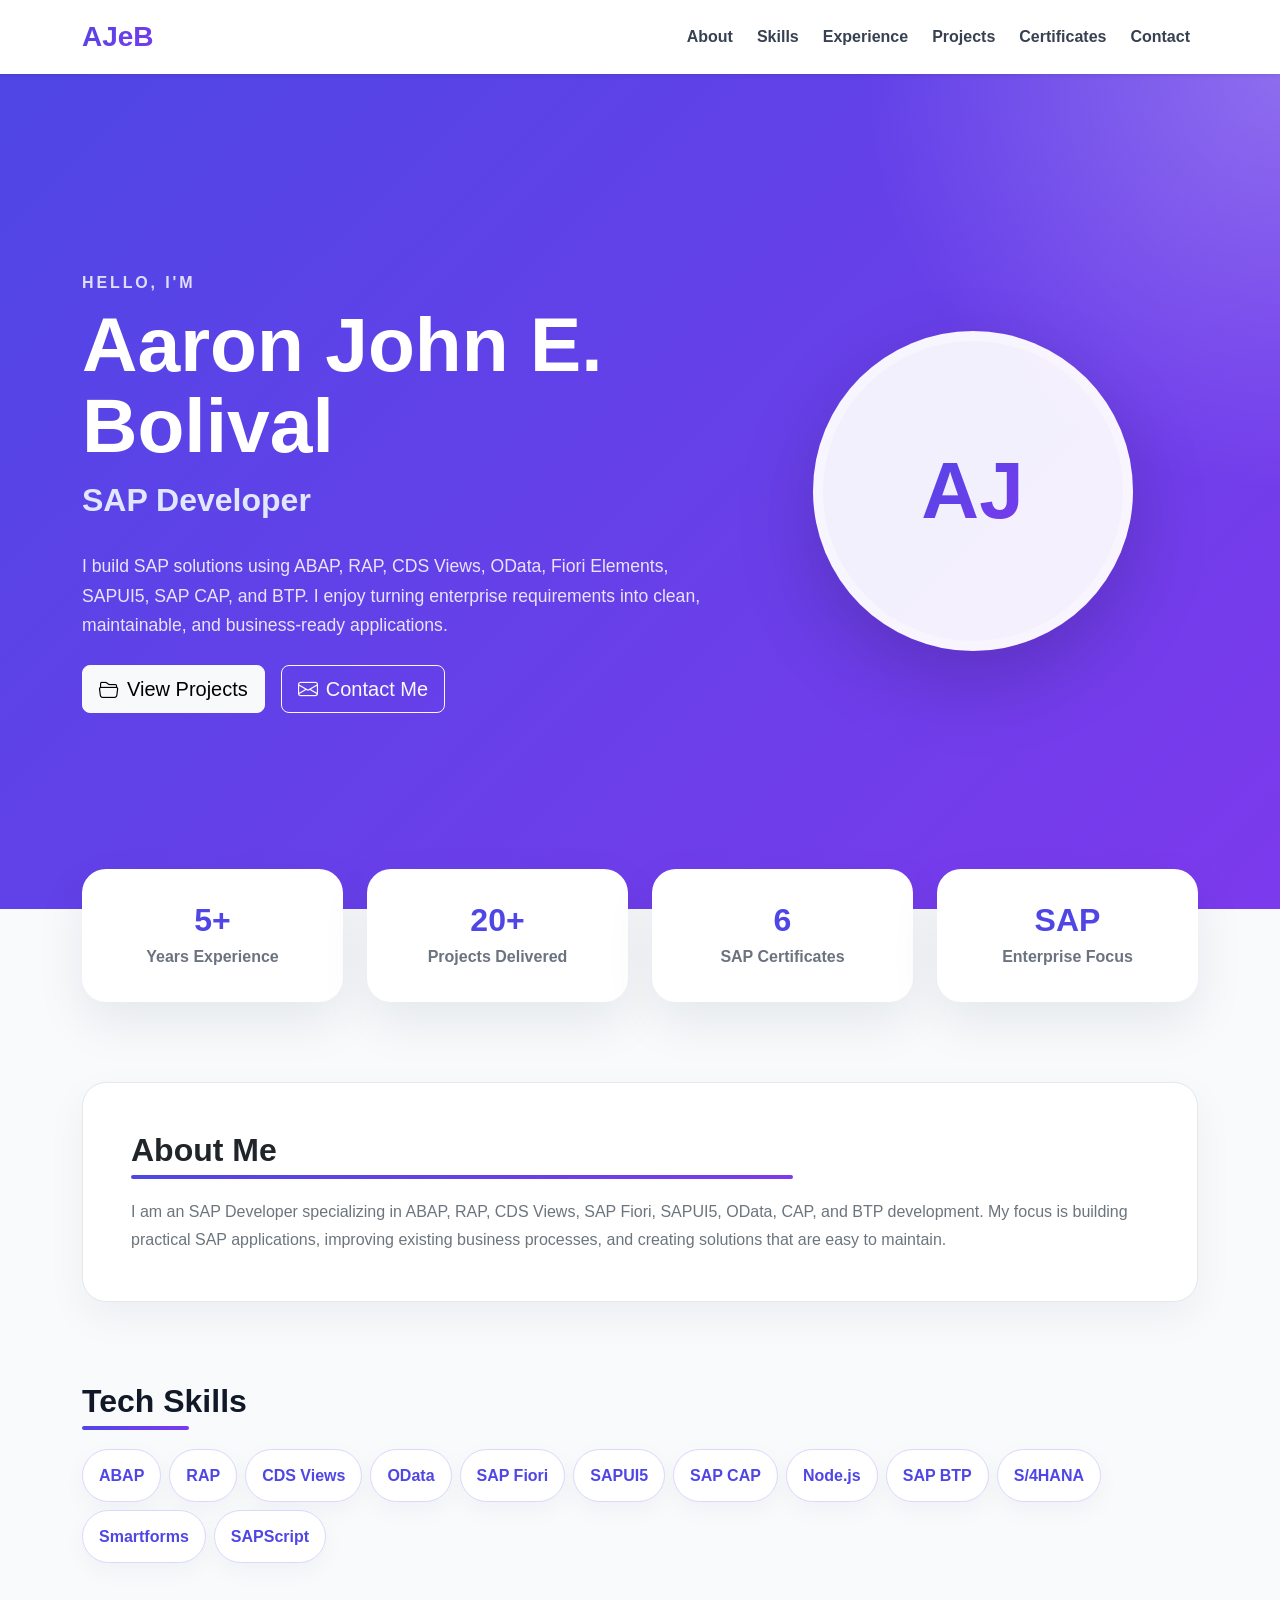
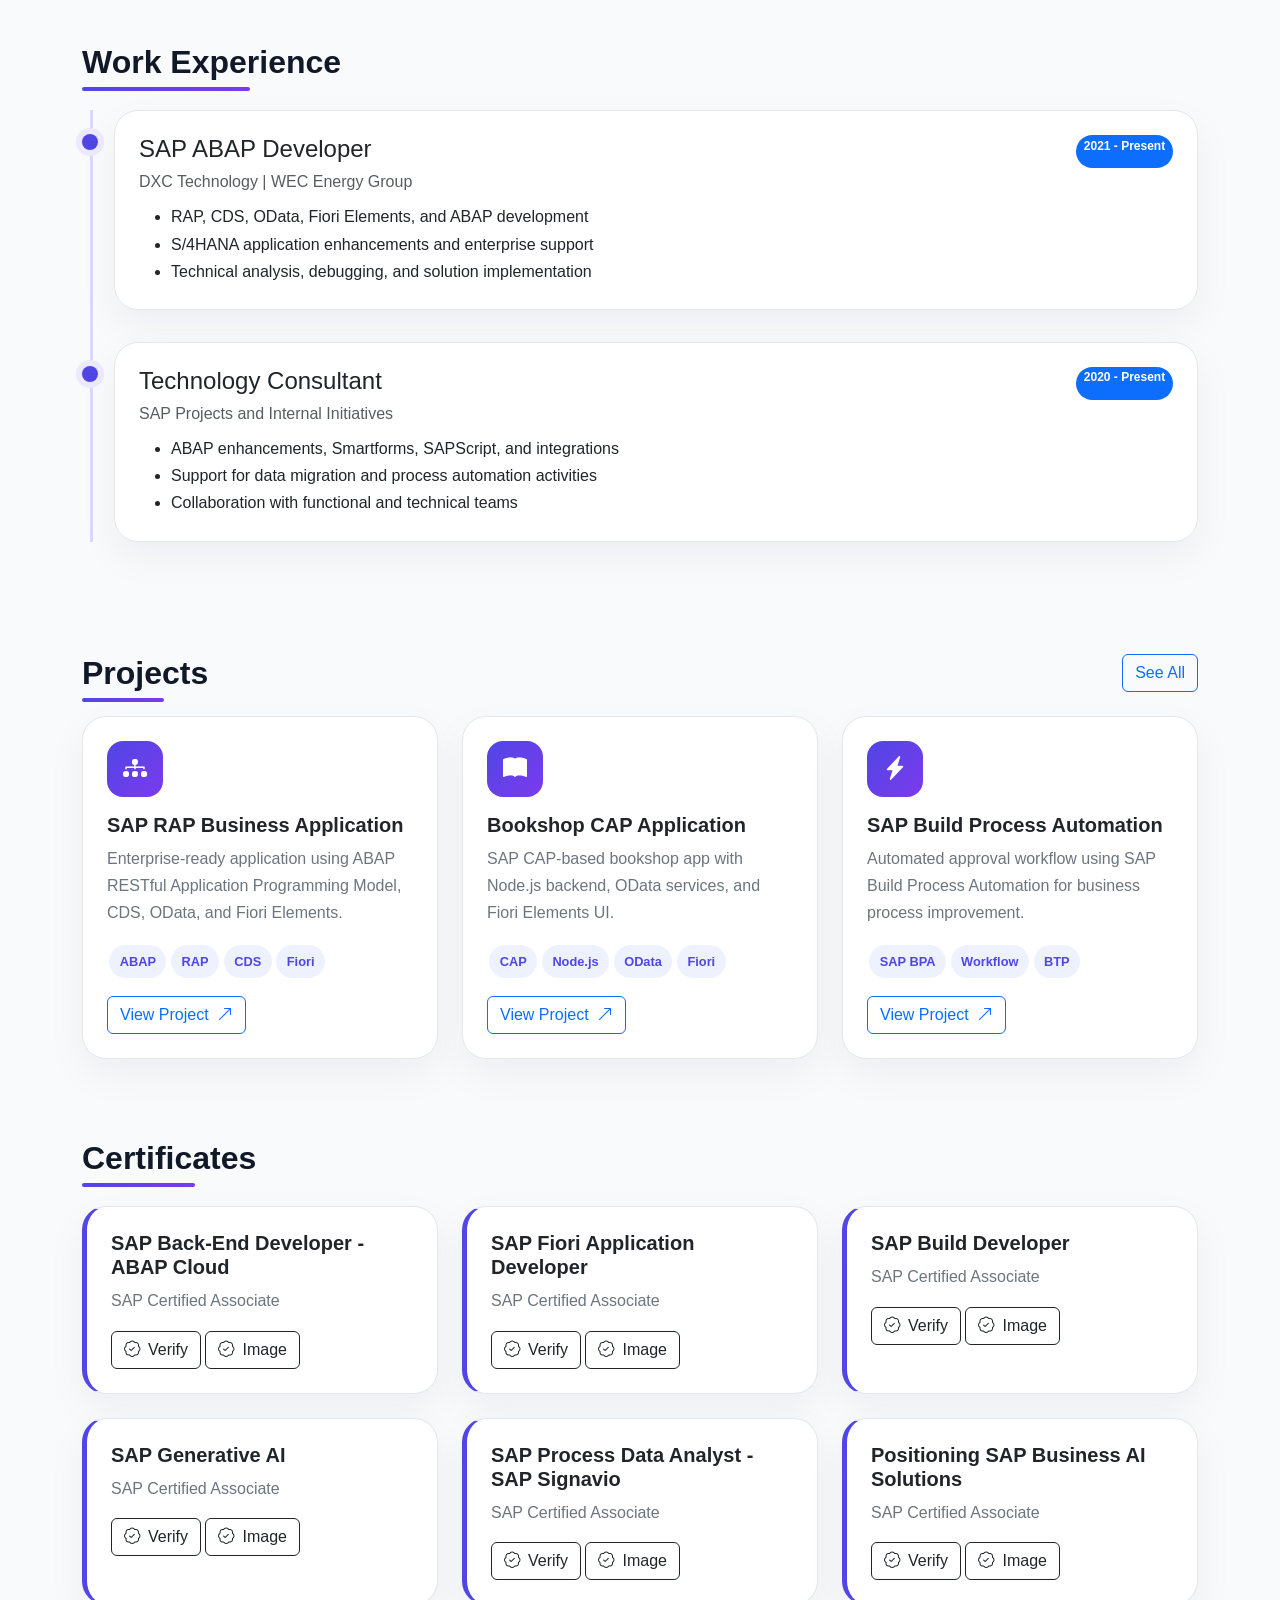
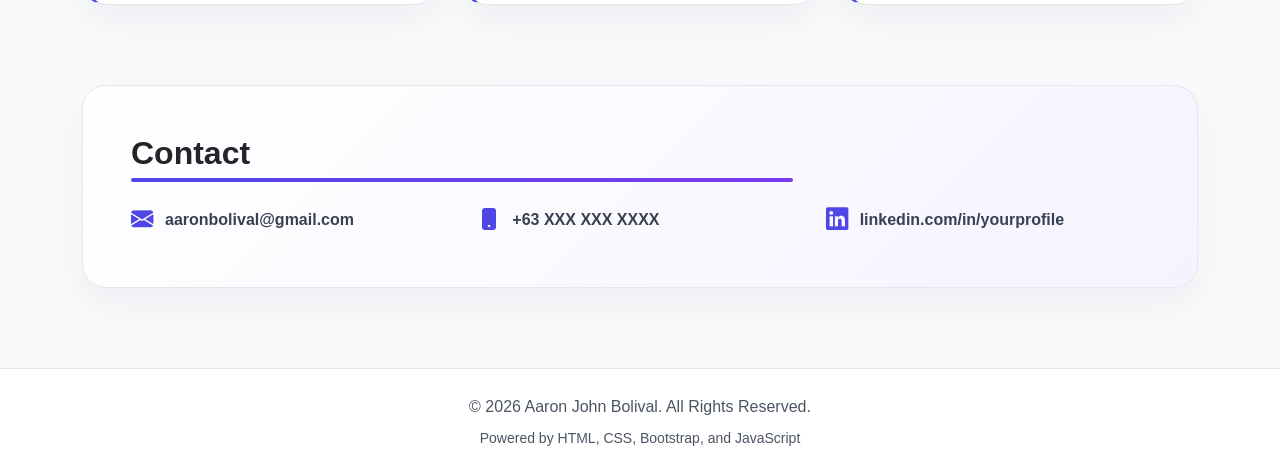
==== index.html @ 994e2505 "Add files via upload 1st commit" ====
<!DOCTYPE html>
<html lang="en">
<head>
    <meta charset="UTF-8" />
    <meta name="viewport" content="width=device-width, initial-scale=1.0" />
    <meta name="description" content="Aaron John E. Bolival - SAP Developer Portfolio" />
    <title>Aaron John Bolival | SAP Developer Portfolio</title>
    <link href="https://cdn.jsdelivr.net/npm/bootstrap@5.3.3/dist/css/bootstrap.min.css" rel="stylesheet" />
    <link href="https://cdn.jsdelivr.net/npm/bootstrap-icons@1.11.3/font/bootstrap-icons.css" rel="stylesheet" />
    <link rel="stylesheet" href="style.css" />
</head>
<body>
    <nav class="navbar navbar-expand-lg navbar-light bg-white sticky-top shadow-sm">
        <div class="container">
            <a class="navbar-brand fw-bold fs-3 brand-gradient" href="index.html">AJeB</a>
            <button class="navbar-toggler" type="button" data-bs-toggle="collapse" data-bs-target="#mainNavbar">
                <span class="navbar-toggler-icon"></span>
            </button>
            <div class="collapse navbar-collapse" id="mainNavbar">
                <ul class="navbar-nav ms-auto">
                    <li class="nav-item"><a class="nav-link" href="#about">About</a></li>
                    <li class="nav-item"><a class="nav-link" href="#skills">Skills</a></li>
                    <li class="nav-item"><a class="nav-link" href="#experience">Experience</a></li>
                    <li class="nav-item"><a class="nav-link" href="#projects">Projects</a></li>
                    <li class="nav-item"><a class="nav-link" href="#certificates">Certificates</a></li>
                    <li class="nav-item"><a class="nav-link" href="#contact">Contact</a></li>
                </ul>
            </div>
        </div>
    </nav>

    <header class="hero-section">
        <div class="container">
            <div class="row align-items-center min-vh-75">
                <div class="col-lg-7">
                    <p class="hero-eyebrow mb-2">Hello, I'm</p>
                    <h1 class="hero-title">Aaron John E. Bolival</h1>
                    <p class="hero-role">SAP Developer</p>
                    <p class="hero-description mt-4">
                        I build SAP solutions using ABAP, RAP, CDS Views, OData, Fiori Elements,
                        SAPUI5, SAP CAP, and BTP. I enjoy turning enterprise requirements into clean,
                        maintainable, and business-ready applications.
                    </p>
                    <div class="d-flex flex-wrap gap-3 mt-4">
                        <a href="#projects" class="btn btn-light btn-lg"><i class="bi bi-folder2-open me-2"></i>View Projects</a>
                        <a href="#contact" class="btn btn-outline-light btn-lg"><i class="bi bi-envelope me-2"></i>Contact Me</a>
                    </div>
                </div>
                <div class="col-lg-5 text-center mt-5 mt-lg-0">
                    <div class="profile-orb mx-auto"><span>AJ</span></div>
                </div>
            </div>
        </div>
    </header>

    <section class="container stats-section">
        <div class="row g-4">
            <div class="col-md-3 col-6"><div class="stat-card"><h2>5+</h2><p>Years Experience</p></div></div>
            <div class="col-md-3 col-6"><div class="stat-card"><h2>20+</h2><p>Projects Delivered</p></div></div>
            <div class="col-md-3 col-6"><div class="stat-card"><h2>6</h2><p>SAP Certificates</p></div></div>
            <div class="col-md-3 col-6"><div class="stat-card"><h2>SAP</h2><p>Enterprise Focus</p></div></div>
        </div>
    </section>

    <section id="about" class="container section-spacing">
        <div class="card card-custom p-4 p-lg-5">
            <h2 class="section-title">About Me</h2>
            <p class="mb-0 text-secondary">
                I am an SAP Developer specializing in ABAP, RAP, CDS Views, SAP Fiori, SAPUI5,
                OData, CAP, and BTP development. My focus is building practical SAP applications,
                improving existing business processes, and creating solutions that are easy to maintain.
            </p>
        </div>
    </section>

    <section id="skills" class="container section-spacing">
        <h2 class="section-title">Tech Skills</h2>
        <div id="skillsContainer" class="d-flex flex-wrap gap-2"></div>
    </section>

    <section id="experience" class="container section-spacing">
        <h2 class="section-title">Work Experience</h2>
        <div class="timeline">
            <div class="timeline-item">
                <div class="timeline-dot"></div>
                <div class="card card-custom p-4">
                    <div class="d-flex flex-wrap justify-content-between gap-2">
                        <h4 class="mb-1">SAP ABAP Developer</h4>
                        <span class="badge rounded-pill text-bg-primary">2021 - Present</span>
                    </div>
                    <p class="text-muted mb-2">DXC Technology | WEC Energy Group</p>
                    <ul class="mb-0">
                        <li>RAP, CDS, OData, Fiori Elements, and ABAP development</li>
                        <li>S/4HANA application enhancements and enterprise support</li>
                        <li>Technical analysis, debugging, and solution implementation</li>
                    </ul>
                </div>
            </div>
            <div class="timeline-item">
                <div class="timeline-dot"></div>
                <div class="card card-custom p-4">
                    <div class="d-flex flex-wrap justify-content-between gap-2">
                        <h4 class="mb-1">Technology Consultant</h4>
                        <span class="badge rounded-pill text-bg-primary">2020 - Present</span>
                    </div>
                    <p class="text-muted mb-2">SAP Projects and Internal Initiatives</p>
                    <ul class="mb-0">
                        <li>ABAP enhancements, Smartforms, SAPScript, and integrations</li>
                        <li>Support for data migration and process automation activities</li>
                        <li>Collaboration with functional and technical teams</li>
                    </ul>
                </div>
            </div>
        </div>
    </section>

    <section id="projects" class="container section-spacing">
        <div class="d-flex justify-content-between align-items-center flex-wrap gap-3 mb-4">
            <h2 class="section-title mb-0">Projects</h2>
            <a href="projects.html" class="btn btn-outline-primary">See All</a>
        </div>
        <div id="projectsContainer" class="row g-4"></div>
    </section>

    <section id="certificates" class="container section-spacing">
        <h2 class="section-title">Certificates</h2>
        <div id="certificatesContainer" class="row g-4"></div>
    </section>

    <section id="contact" class="container section-spacing">
        <div class="card card-custom p-4 p-lg-5 contact-card">
            <h2 class="section-title">Contact</h2>
            <div class="row g-4">
                <div class="col-md-4"><div class="contact-item"><i class="bi bi-envelope-fill"></i><span>aaronbolival@gmail.com</span></div></div>
                <div class="col-md-4"><div class="contact-item"><i class="bi bi-phone-fill"></i><span>+63 XXX XXX XXXX</span></div></div>
                <div class="col-md-4"><div class="contact-item"><i class="bi bi-linkedin"></i><span>linkedin.com/in/yourprofile</span></div></div>
            </div>
        </div>
    </section>

    <footer class="footer text-center py-4">
        <p class="mb-1">© 2026 Aaron John Bolival. All Rights Reserved.</p>
        <small>Powered by HTML, CSS, Bootstrap, and JavaScript</small>
    </footer>

    <script src="https://cdn.jsdelivr.net/npm/bootstrap@5.3.3/dist/js/bootstrap.bundle.min.js"></script>
    <script src="data/projects.js"></script>
    <script src="data/certificates.js"></script>
    <script src="script.js"></script>
</body>
</html>
---- style.css ----
:root {
    --primary: #4f46e5;
    --secondary: #7c3aed;
    --dark: #111827;
    --muted: #6b7280;
    --light: #f8fafc;
    --card: #ffffff;
    --border: #e5e7eb
}

* {
    box-sizing: border-box
}

body {
    background: var(--light);
    color: var(--dark);
    font-family: Arial, Helvetica, sans-serif;
    line-height: 1.7
}

html {
    scroll-behavior: smooth
}

.navbar .nav-link {
    font-weight: 600;
    color: #374151;
    margin-left: .5rem
}

.navbar .nav-link:hover {
    color: var(--primary)
}

.brand-gradient {
    background: linear-gradient(135deg, var(--primary), var(--secondary));
    -webkit-background-clip: text;
    -webkit-text-fill-color: transparent;
    background-clip: text
}

.hero-section {
    color: white;
    background: radial-gradient(circle at top right, rgba(255, 255, 255, .24), transparent 26rem), linear-gradient(135deg, var(--primary), var(--secondary));
    padding: 5rem 0
}

.min-vh-75 {
    min-height: 75vh
}

.hero-eyebrow {
    text-transform: uppercase;
    letter-spacing: .18rem;
    font-weight: 700;
    color: rgba(255, 255, 255, .82)
}

.hero-title {
    font-size: clamp(2.4rem, 6vw, 5rem);
    font-weight: 800;
    line-height: 1.05
}

.hero-role {
    font-size: clamp(1.3rem, 3vw, 2rem);
    font-weight: 700;
    color: #e0e7ff
}

.hero-description {
    color: rgba(255, 255, 255, .86);
    font-size: 1.1rem;
    max-width: 700px
}

.profile-orb {
    width: 320px;
    height: 320px;
    border-radius: 50%;
    display: flex;
    align-items: center;
    justify-content: center;
    background: rgba(255, 255, 255, .92);
    box-shadow: 0 30px 80px rgba(0, 0, 0, .18);
    border: 10px solid rgba(255, 255, 255, .35)
}

.profile-orb span {
    font-size: 5rem;
    font-weight: 900;
    background: linear-gradient(135deg, var(--primary), var(--secondary));
    -webkit-background-clip: text;
    -webkit-text-fill-color: transparent;
    background-clip: text
}

.stats-section {
    margin-top: -4rem;
    position: relative;
    z-index: 3
}

.stat-card {
    background: var(--card);
    border-radius: 1.5rem;
    padding: 2rem 1rem;
    text-align: center;
    box-shadow: 0 20px 50px rgba(15, 23, 42, .08);
    height: 100%
}

.stat-card h2 {
    font-weight: 900;
    color: var(--primary);
    margin-bottom: .25rem
}

.stat-card p {
    margin: 0;
    color: var(--muted);
    font-weight: 600
}

.section-spacing {
    padding-top: 5rem
}

.section-title {
    font-weight: 800;
    margin-bottom: 1.8rem;
    position: relative;
    display: inline-block
}

.section-title::after {
    content: "";
    position: absolute;
    left: 0;
    bottom: -.6rem;
    width: 65%;
    height: .25rem;
    border-radius: 999px;
    background: linear-gradient(135deg, var(--primary), var(--secondary))
}

.card-custom {
    border: 1px solid var(--border);
    border-radius: 1.5rem;
    box-shadow: 0 15px 40px rgba(15, 23, 42, .05);
    background: var(--card)
}

.skill-badge {
    padding: .75rem 1rem;
    border-radius: 999px;
    background: white;
    color: var(--primary);
    border: 1px solid #ddd6fe;
    font-weight: 700;
    box-shadow: 0 8px 25px rgba(15, 23, 42, .04)
}

.timeline {
    position: relative;
    padding-left: 2rem
}

.timeline::before {
    content: "";
    position: absolute;
    left: .5rem;
    top: 0;
    bottom: 0;
    width: 3px;
    background: #ddd6fe
}

.timeline-item {
    position: relative;
    margin-bottom: 2rem
}

.timeline-dot {
    position: absolute;
    left: -2rem;
    top: 1.5rem;
    width: 1rem;
    height: 1rem;
    border-radius: 50%;
    background: var(--primary);
    box-shadow: 0 0 0 6px #ede9fe
}

.project-card,
.certificate-card {
    transition: all .25s ease;
    height: 100%
}

.project-card:hover,
.certificate-card:hover {
    transform: translateY(-8px);
    box-shadow: 0 30px 70px rgba(15, 23, 42, .12)
}

.project-icon {
    width: 3.5rem;
    height: 3.5rem;
    border-radius: 1rem;
    display: flex;
    align-items: center;
    justify-content: center;
    color: white;
    background: linear-gradient(135deg, var(--primary), var(--secondary));
    font-size: 1.5rem;
    margin-bottom: 1rem
}

.tech-pill {
    display: inline-block;
    padding: .35rem .65rem;
    border-radius: 999px;
    background: #eef2ff;
    color: var(--primary);
    font-weight: 700;
    font-size: .8rem;
    margin: .15rem
}

.certificate-card {
    border-left: 5px solid var(--primary)
}

.contact-card {
    background: linear-gradient(135deg, #ffffff, #f5f3ff)
}

.contact-item {
    display: flex;
    gap: .75rem;
    align-items: center;
    color: #374151;
    font-weight: 600;
    word-break: break-word
}

.contact-item i {
    color: var(--primary);
    font-size: 1.4rem
}

.page-header {
    color: white;
    background: linear-gradient(135deg, var(--primary), var(--secondary));
    padding: 5rem 0
}

.page-header h1 {
    font-size: clamp(2.4rem, 5vw, 4rem);
    font-weight: 900
}

.footer {
    background: white;
    color: #4b5563;
    margin-top: 5rem;
    border-top: 1px solid var(--border)
}

@media(max-width:768px) {
    .profile-orb {
        width: 230px;
        height: 230px
    }

    .profile-orb span {
        font-size: 3.8rem
    }

    .stats-section {
        margin-top: 2rem
    }

    .hero-section {
        text-align: center
    }

    .hero-section .d-flex {
        justify-content: center
    }
}
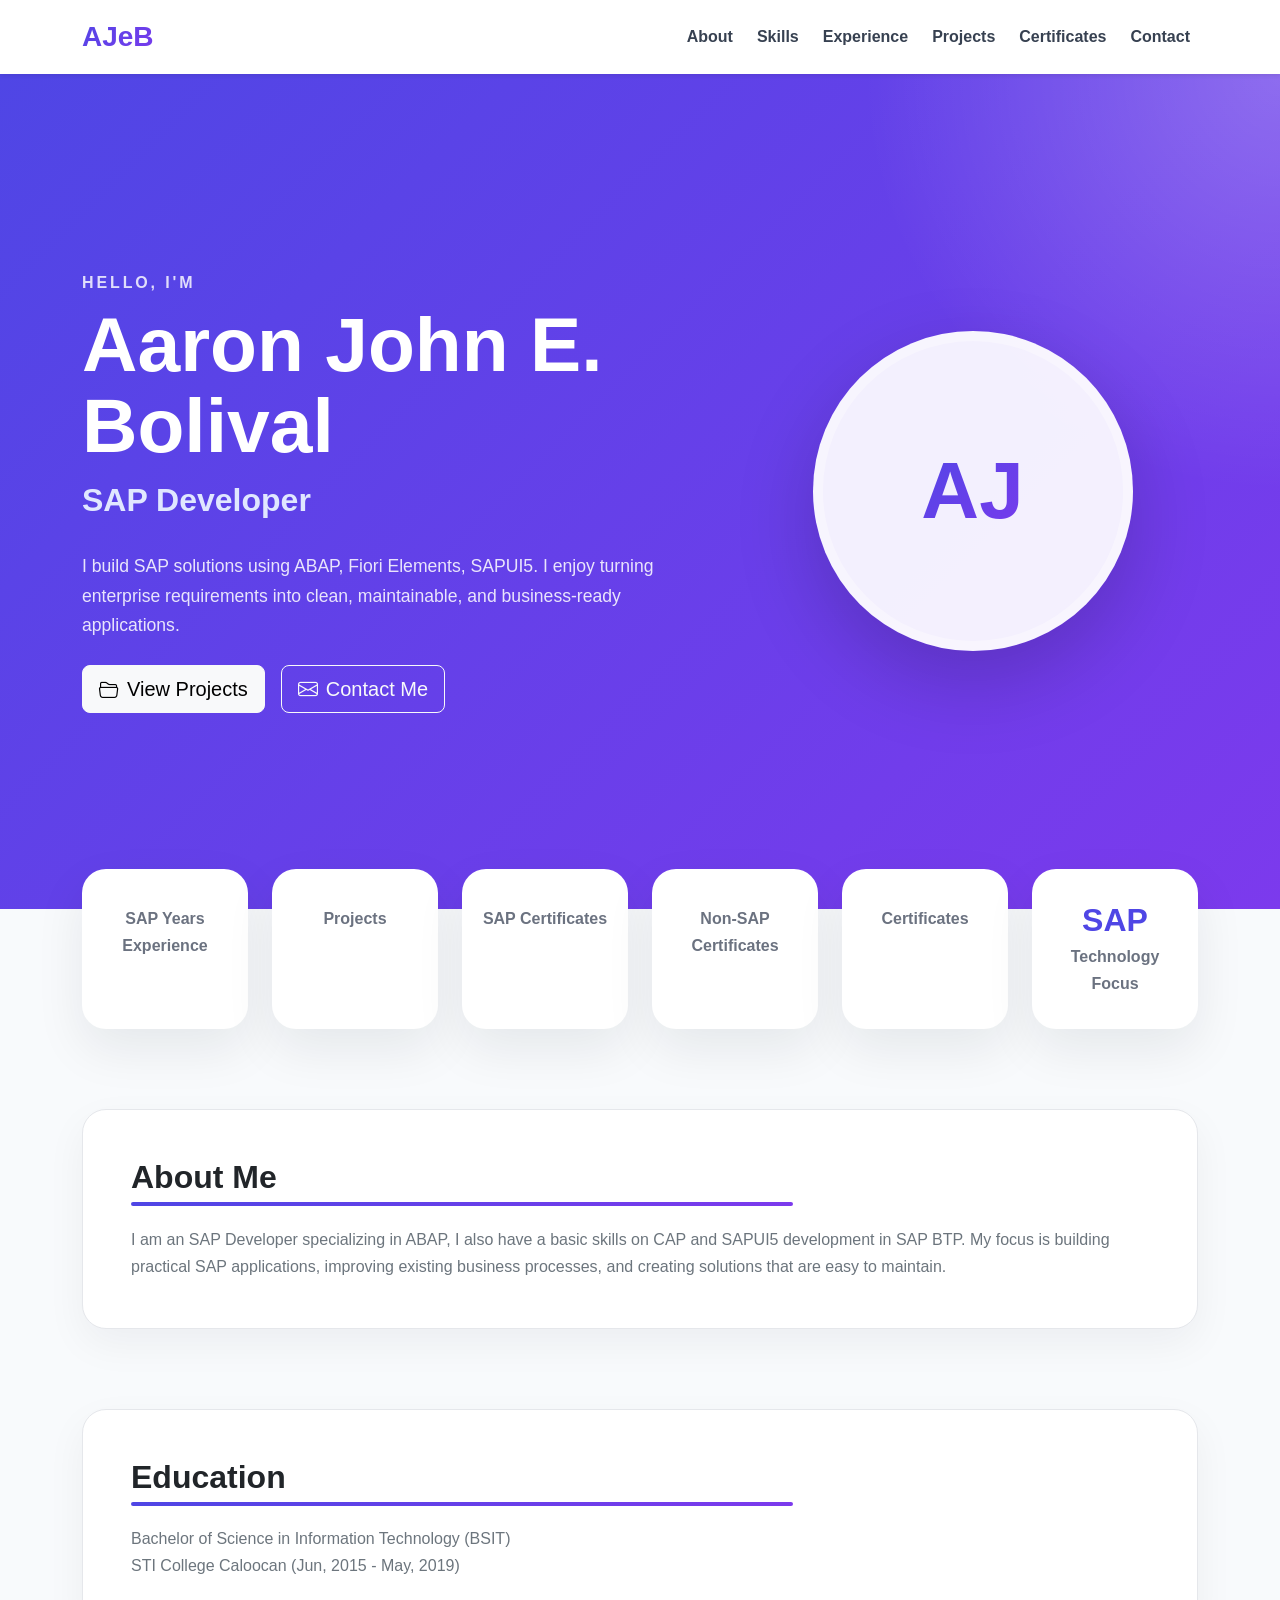
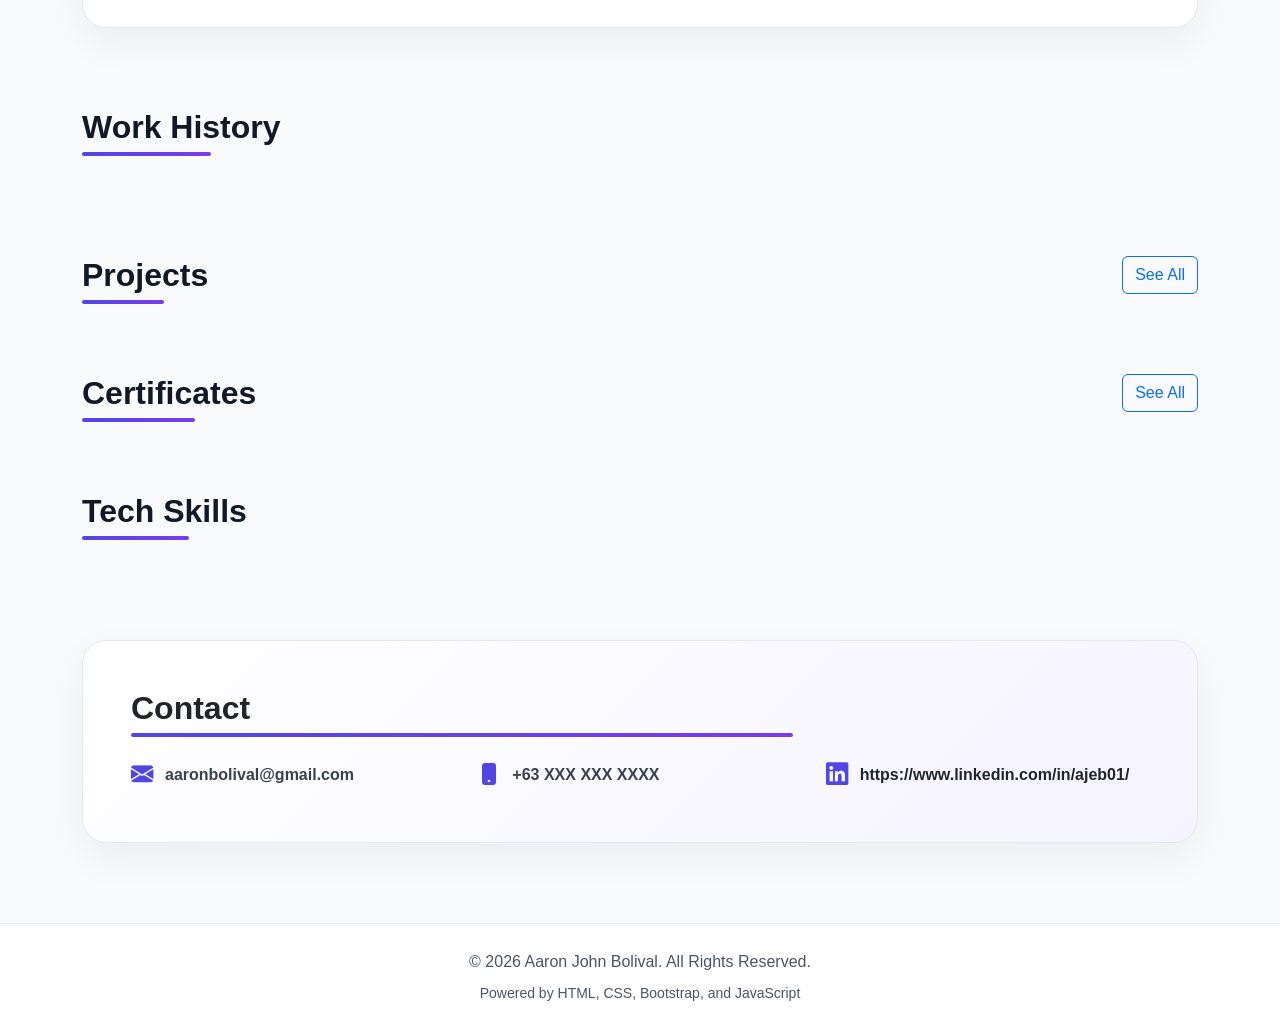
==== commit 162ac3bb: "portfolio v1" ====
--- a/index.html
+++ b/index.html
@@ -37,8 +37,8 @@
                     <h1 class="hero-title">Aaron John E. Bolival</h1>
                     <p class="hero-role">SAP Developer</p>
                     <p class="hero-description mt-4">
-                        I build SAP solutions using ABAP, RAP, CDS Views, OData, Fiori Elements,
-                        SAPUI5, SAP CAP, and BTP. I enjoy turning enterprise requirements into clean,
+                        I build SAP solutions using ABAP, Fiori Elements,
+                        SAPUI5. I enjoy turning enterprise requirements into clean,
                         maintainable, and business-ready applications.
                     </p>
                     <div class="d-flex flex-wrap gap-3 mt-4">
@@ -47,7 +47,12 @@
                     </div>
                 </div>
                 <div class="col-lg-5 text-center mt-5 mt-lg-0">
-                    <div class="profile-orb mx-auto"><span>AJ</span></div>
+                    <div class="profile-orb mx-auto">
+                        <span>AJ</span>
+                        <!-- 
+                        <img src="" class="profile-orb-img">
+                        -->
+                    </div>
                 </div>
             </div>
         </div>
@@ -55,85 +60,76 @@
 
     <section class="container stats-section">
         <div class="row g-4">
-            <div class="col-md-3 col-6"><div class="stat-card"><h2>5+</h2><p>Years Experience</p></div></div>
-            <div class="col-md-3 col-6"><div class="stat-card"><h2>20+</h2><p>Projects Delivered</p></div></div>
-            <div class="col-md-3 col-6"><div class="stat-card"><h2>6</h2><p>SAP Certificates</p></div></div>
-            <div class="col-md-3 col-6"><div class="stat-card"><h2>SAP</h2><p>Enterprise Focus</p></div></div>
+            <div class="col-md-2 col-6"><div class="stat-card"><h2 id="totalSapExperience"></h2><p>SAP Years Experience</p></div></div>
+            <div class="col-md-2 col-6"><div class="stat-card"><h2 id="totalProjects"></h2><p>Projects</p></div></div>
+            <div class="col-md-2 col-6"><div class="stat-card"><h2 id="totalSapCertificates"></h2><p>SAP Certificates</p></div></div>
+            <div class="col-md-2 col-6"><div class="stat-card"><h2 id="totalOtherCertificates"></h2><p>Non-SAP Certificates</p></div></div>
+            <div class="col-md-2 col-6"><div class="stat-card"><h2 id="totalCertificates"></h2><p>Certificates</p></div></div>
+            <div class="col-md-2 col-6"><div class="stat-card"><h2>SAP</h2><p>Technology Focus</p></div></div>
         </div>
+        <div id="headerSummary"> </div>
     </section>
 
     <section id="about" class="container section-spacing">
         <div class="card card-custom p-4 p-lg-5">
             <h2 class="section-title">About Me</h2>
             <p class="mb-0 text-secondary">
-                I am an SAP Developer specializing in ABAP, RAP, CDS Views, SAP Fiori, SAPUI5,
-                OData, CAP, and BTP development. My focus is building practical SAP applications,
+                I am an SAP Developer specializing in ABAP, I also have a basic skills on CAP and SAPUI5 development in SAP BTP.
+                My focus is building practical SAP applications,
                 improving existing business processes, and creating solutions that are easy to maintain.
             </p>
         </div>
     </section>
 
-    <section id="skills" class="container section-spacing">
-        <h2 class="section-title">Tech Skills</h2>
-        <div id="skillsContainer" class="d-flex flex-wrap gap-2"></div>
+    <section id="education" class="container section-spacing">
+        <div class="card card-custom p-4 p-lg-5">
+            <h2 class="section-title">Education</h2>
+            <p class="mb-0 text-secondary">
+                Bachelor of Science in Information Technology (BSIT) </br>
+                STI College Caloocan (Jun, 2015 - May, 2019)
+            </p>
+        </div>
     </section>
 
     <section id="experience" class="container section-spacing">
-        <h2 class="section-title">Work Experience</h2>
-        <div class="timeline">
-            <div class="timeline-item">
-                <div class="timeline-dot"></div>
-                <div class="card card-custom p-4">
-                    <div class="d-flex flex-wrap justify-content-between gap-2">
-                        <h4 class="mb-1">SAP ABAP Developer</h4>
-                        <span class="badge rounded-pill text-bg-primary">2021 - Present</span>
-                    </div>
-                    <p class="text-muted mb-2">DXC Technology | WEC Energy Group</p>
-                    <ul class="mb-0">
-                        <li>RAP, CDS, OData, Fiori Elements, and ABAP development</li>
-                        <li>S/4HANA application enhancements and enterprise support</li>
-                        <li>Technical analysis, debugging, and solution implementation</li>
-                    </ul>
-                </div>
-            </div>
-            <div class="timeline-item">
-                <div class="timeline-dot"></div>
-                <div class="card card-custom p-4">
-                    <div class="d-flex flex-wrap justify-content-between gap-2">
-                        <h4 class="mb-1">Technology Consultant</h4>
-                        <span class="badge rounded-pill text-bg-primary">2020 - Present</span>
-                    </div>
-                    <p class="text-muted mb-2">SAP Projects and Internal Initiatives</p>
-                    <ul class="mb-0">
-                        <li>ABAP enhancements, Smartforms, SAPScript, and integrations</li>
-                        <li>Support for data migration and process automation activities</li>
-                        <li>Collaboration with functional and technical teams</li>
-                    </ul>
-                </div>
-            </div>
+        <h2 class="section-title">Work History</h2>
+        <div id="workHistoryContainer" class="timeline">
         </div>
     </section>
 
     <section id="projects" class="container section-spacing">
         <div class="d-flex justify-content-between align-items-center flex-wrap gap-3 mb-4">
             <h2 class="section-title mb-0">Projects</h2>
-            <a href="projects.html" class="btn btn-outline-primary">See All</a>
+            <a href="projects.html" class="btn btn-outline-primary" id="section_hdr_projects_btn">See All</a>
         </div>
         <div id="projectsContainer" class="row g-4"></div>
     </section>
 
     <section id="certificates" class="container section-spacing">
-        <h2 class="section-title">Certificates</h2>
+        <div class="d-flex justify-content-between align-items-center flex-wrap gap-3 mb-4">
+            <h2 class="section-title mb-0" >Certificates</h2>
+            <a href="certificates.html" class="btn btn-outline-primary" id="section_hdr_certificates_btn">See All</a>
+        </div>        
         <div id="certificatesContainer" class="row g-4"></div>
     </section>
-
+    
+    <section id="skills" class="container section-spacing">
+        <h2 class="section-title">Tech Skills</h2>
+        <div id="skillsContainer" class="d-flex flex-wrap gap-2"></div>
+    </section>
+        
     <section id="contact" class="container section-spacing">
         <div class="card card-custom p-4 p-lg-5 contact-card">
             <h2 class="section-title">Contact</h2>
             <div class="row g-4">
                 <div class="col-md-4"><div class="contact-item"><i class="bi bi-envelope-fill"></i><span>aaronbolival@gmail.com</span></div></div>
                 <div class="col-md-4"><div class="contact-item"><i class="bi bi-phone-fill"></i><span>+63 XXX XXX XXXX</span></div></div>
-                <div class="col-md-4"><div class="contact-item"><i class="bi bi-linkedin"></i><span>linkedin.com/in/yourprofile</span></div></div>
+                <div class="col-md-4"><div class="contact-item"><i class="bi bi-linkedin"></i>
+                    <span>
+                        <a href="https://www.linkedin.com/in/ajeb01/" target="_blank" class="link-offset-2 link-underline link-underline-opacity-0 text-dark">https://www.linkedin.com/in/ajeb01/</a> 
+                    </span>
+                </div>
+            </div>
             </div>
         </div>
     </section>
@@ -146,6 +142,8 @@
     <script src="https://cdn.jsdelivr.net/npm/bootstrap@5.3.3/dist/js/bootstrap.bundle.min.js"></script>
     <script src="data/projects.js"></script>
     <script src="data/certificates.js"></script>
+    <script src="data/experience.js"></script>
+    <script src="data/skills.js"></script>
     <script src="script.js"></script>
 </body>
 </html>
--- a/style.css
+++ b/style.css
@@ -1,6 +1,10 @@
+.bgred{
+    background-color: red;
+}
+
 :root {
-    --primary: #4f46e5;
-    --secondary: #7c3aed;
+    --primary: #4f46e5; /*#4f46e5*/
+    --secondary: #7c3aed; /*#7c3aed*/
     --dark: #111827;
     --muted: #6b7280;
     --light: #f8fafc;
@@ -84,7 +88,16 @@
     justify-content: center;
     background: rgba(255, 255, 255, .92);
     box-shadow: 0 30px 80px rgba(0, 0, 0, .18);
-    border: 10px solid rgba(255, 255, 255, .35)
+    border: 10px solid rgba(255, 255, 255, .35);
+}
+.profile-orb-img{
+    width: 100%;
+    height: 100%;
+    border-radius: 100%;
+    display: flex;
+    align-items: center;
+    justify-content: center;
+    background-color: red;
 }
 
 .profile-orb span {
@@ -154,7 +167,7 @@
 
 .skill-badge {
     padding: .75rem 1rem;
-    border-radius: 999px;
+    border-radius: 999px; /*999px*/
     background: white;
     color: var(--primary);
     border: 1px solid #ddd6fe;
@@ -269,6 +282,13 @@
     border-top: 1px solid var(--border)
 }
 
+
+/* General style */
+.myListStyle{
+    list-style: disc;
+    list-style-position: inside;
+}
+
 @media(max-width:768px) {
     .profile-orb {
         width: 230px;
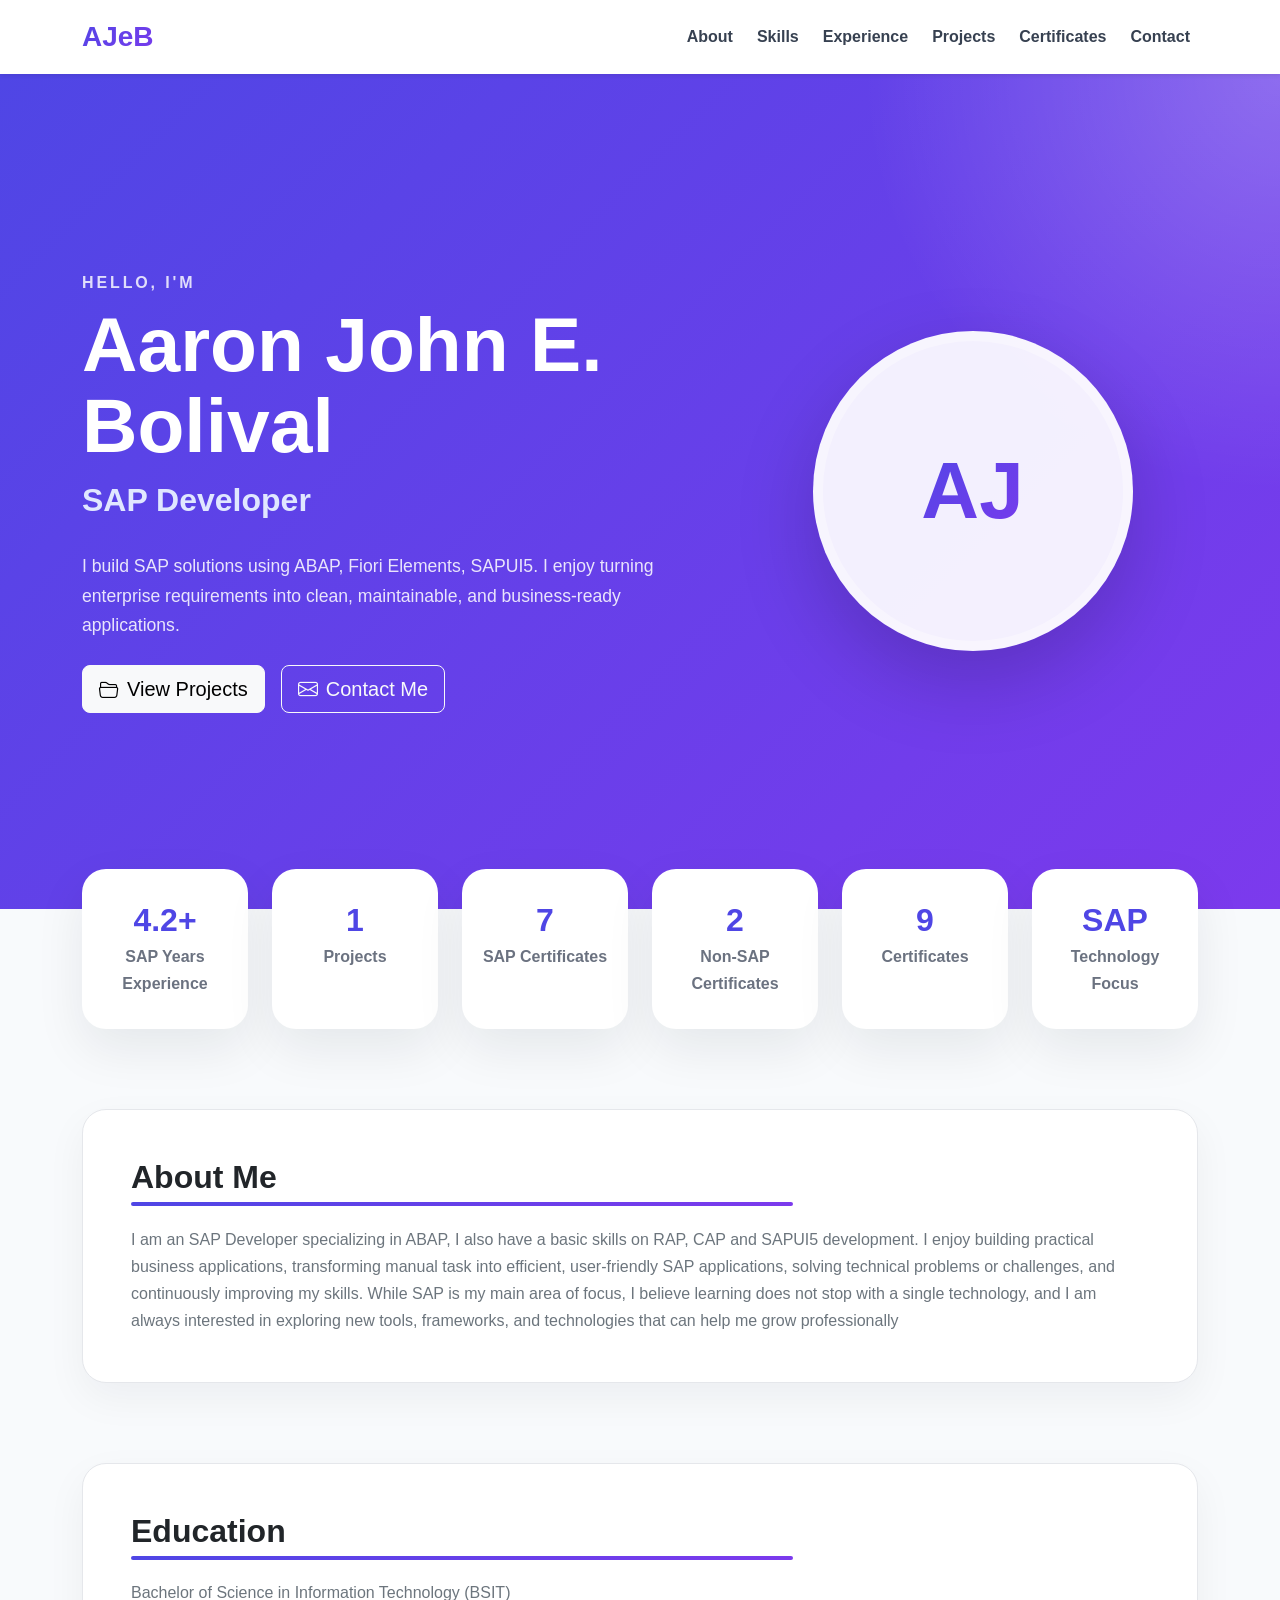
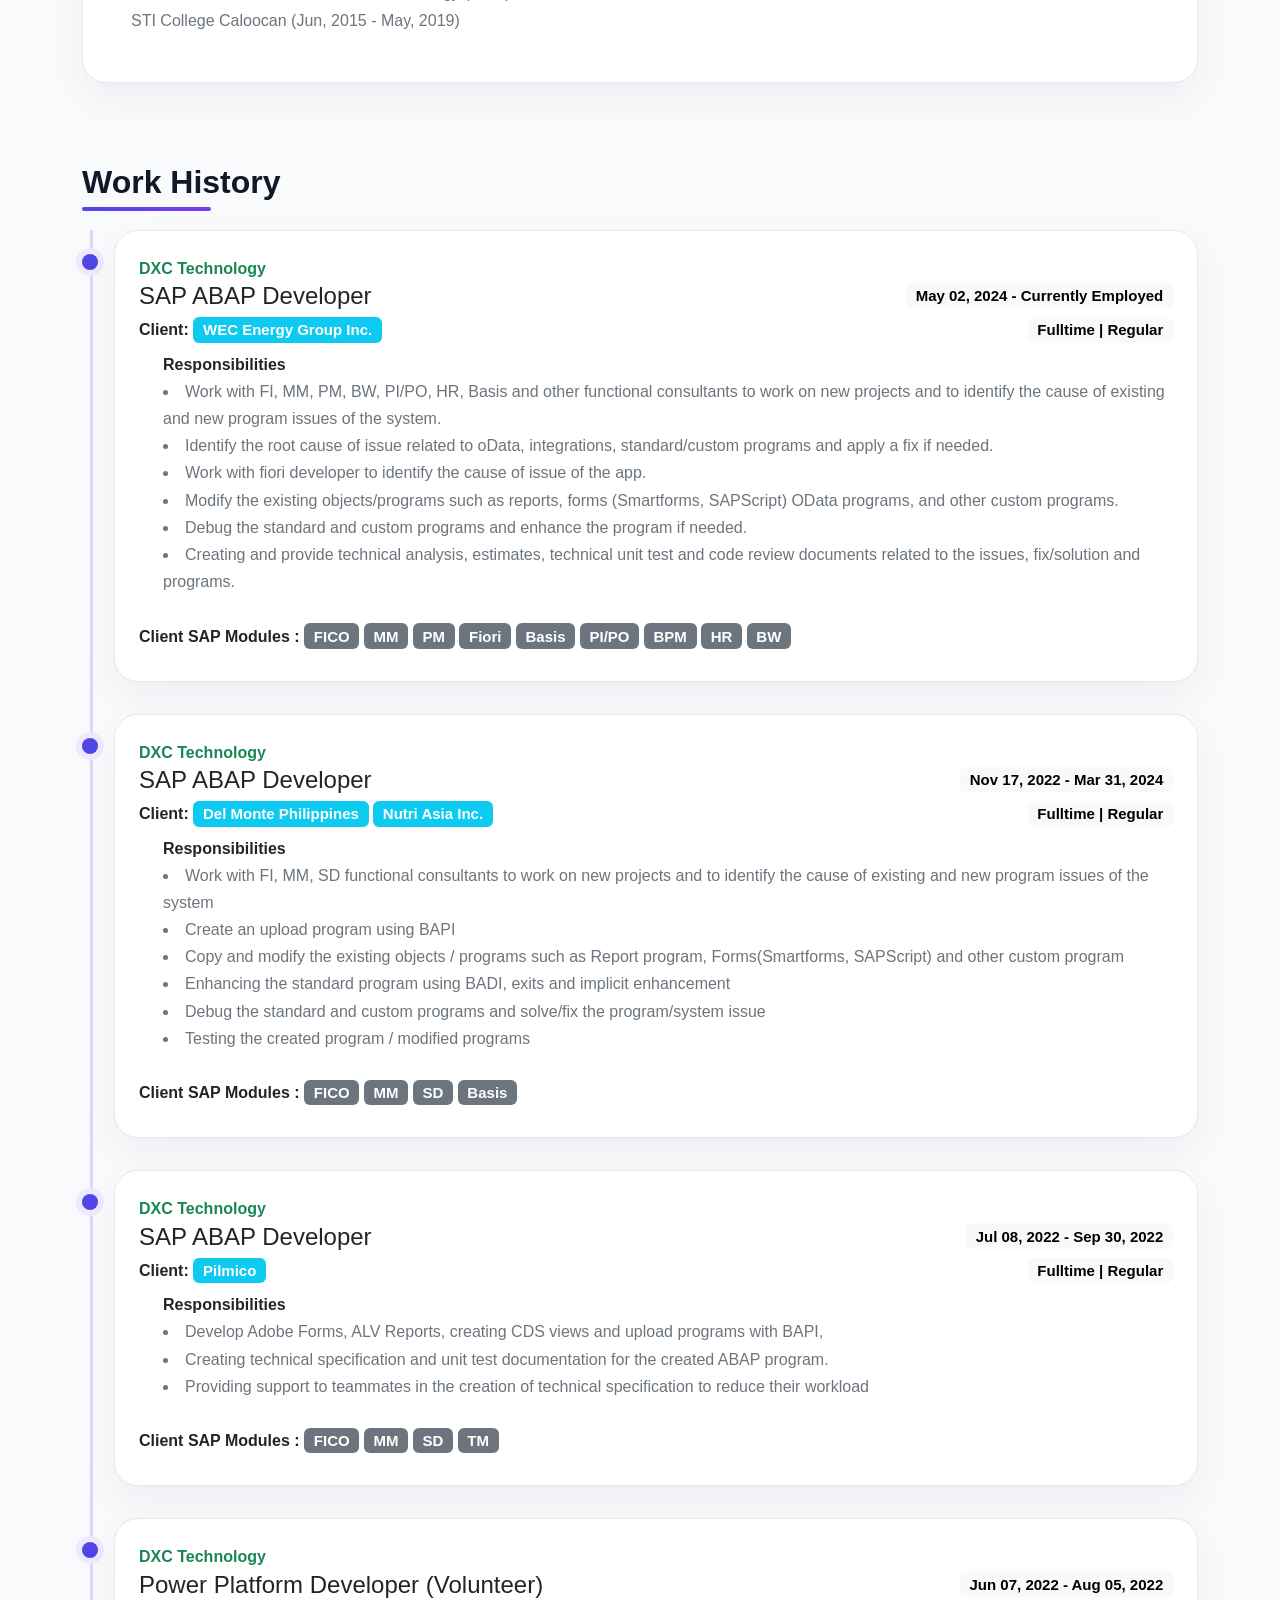
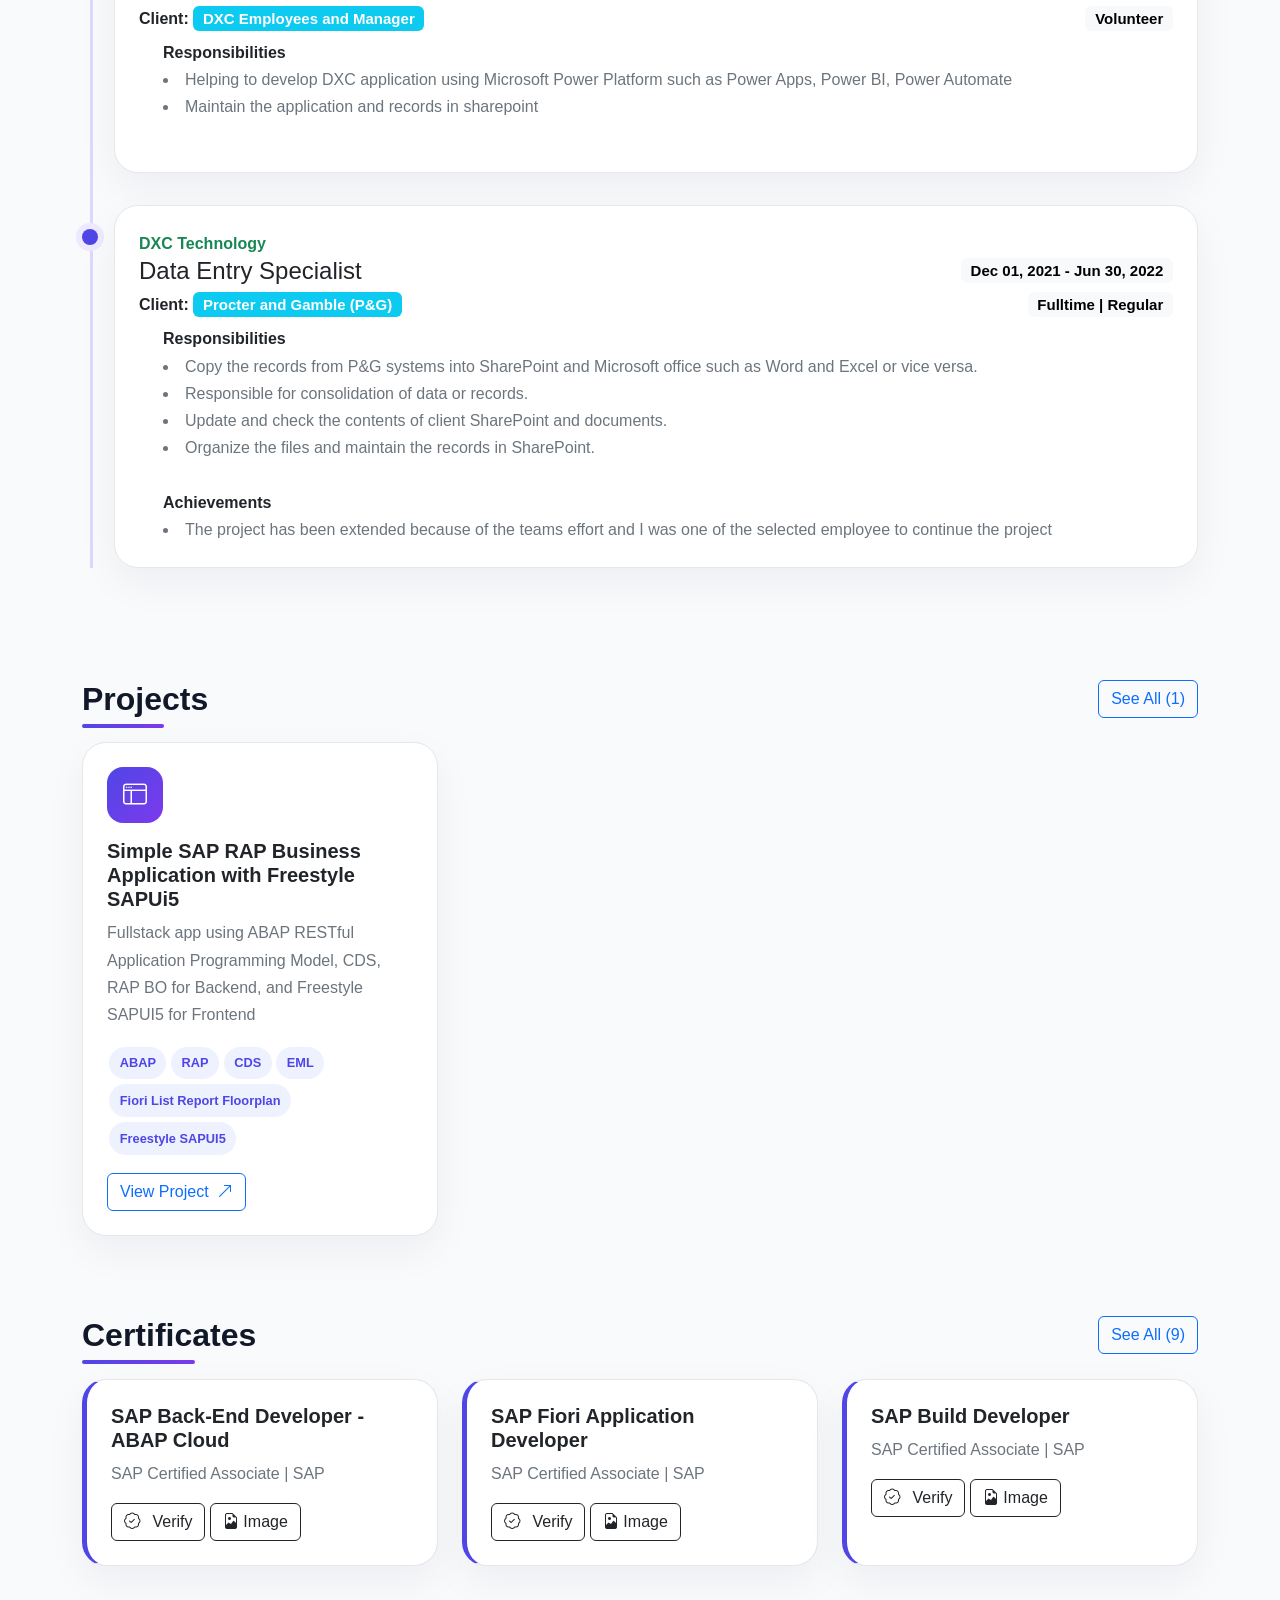
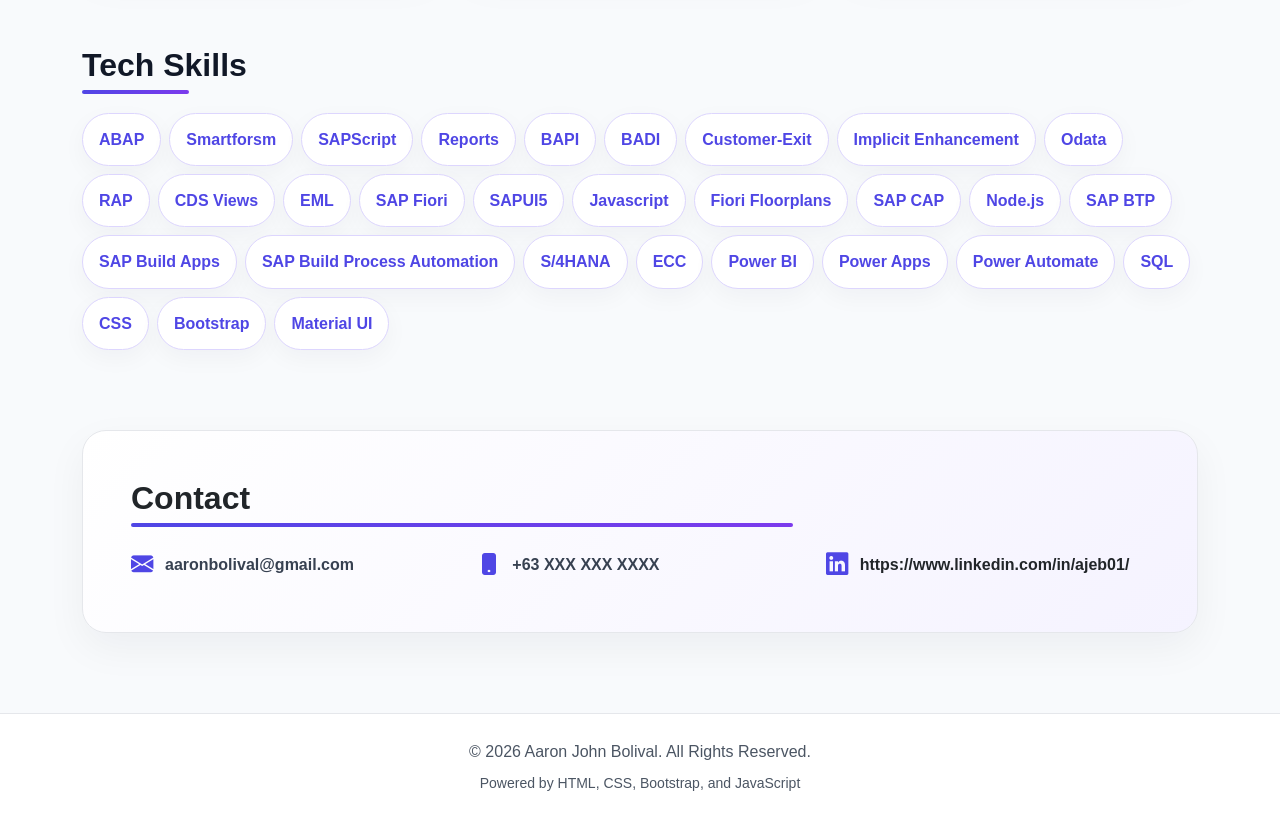
==== commit 48454da8: "Update index.html" ====
--- a/index.html
+++ b/index.html
@@ -74,9 +74,9 @@
         <div class="card card-custom p-4 p-lg-5">
             <h2 class="section-title">About Me</h2>
             <p class="mb-0 text-secondary">
-                I am an SAP Developer specializing in ABAP, I also have a basic skills on CAP and SAPUI5 development in SAP BTP.
-                My focus is building practical SAP applications,
-                improving existing business processes, and creating solutions that are easy to maintain.
+                I am an SAP Developer specializing in ABAP, I also have a basic skills on RAP, CAP and SAPUI5 development.
+                I enjoy building practical business applications, transforming manual task into efficient, user-friendly SAP applications, solving technical problems or challenges, and continuously improving my skills.
+                While SAP is my main area of focus, I believe learning does not stop with a single technology, and I am always interested in exploring new tools, frameworks, and technologies that can help me grow professionally
             </p>
         </div>
     </section>
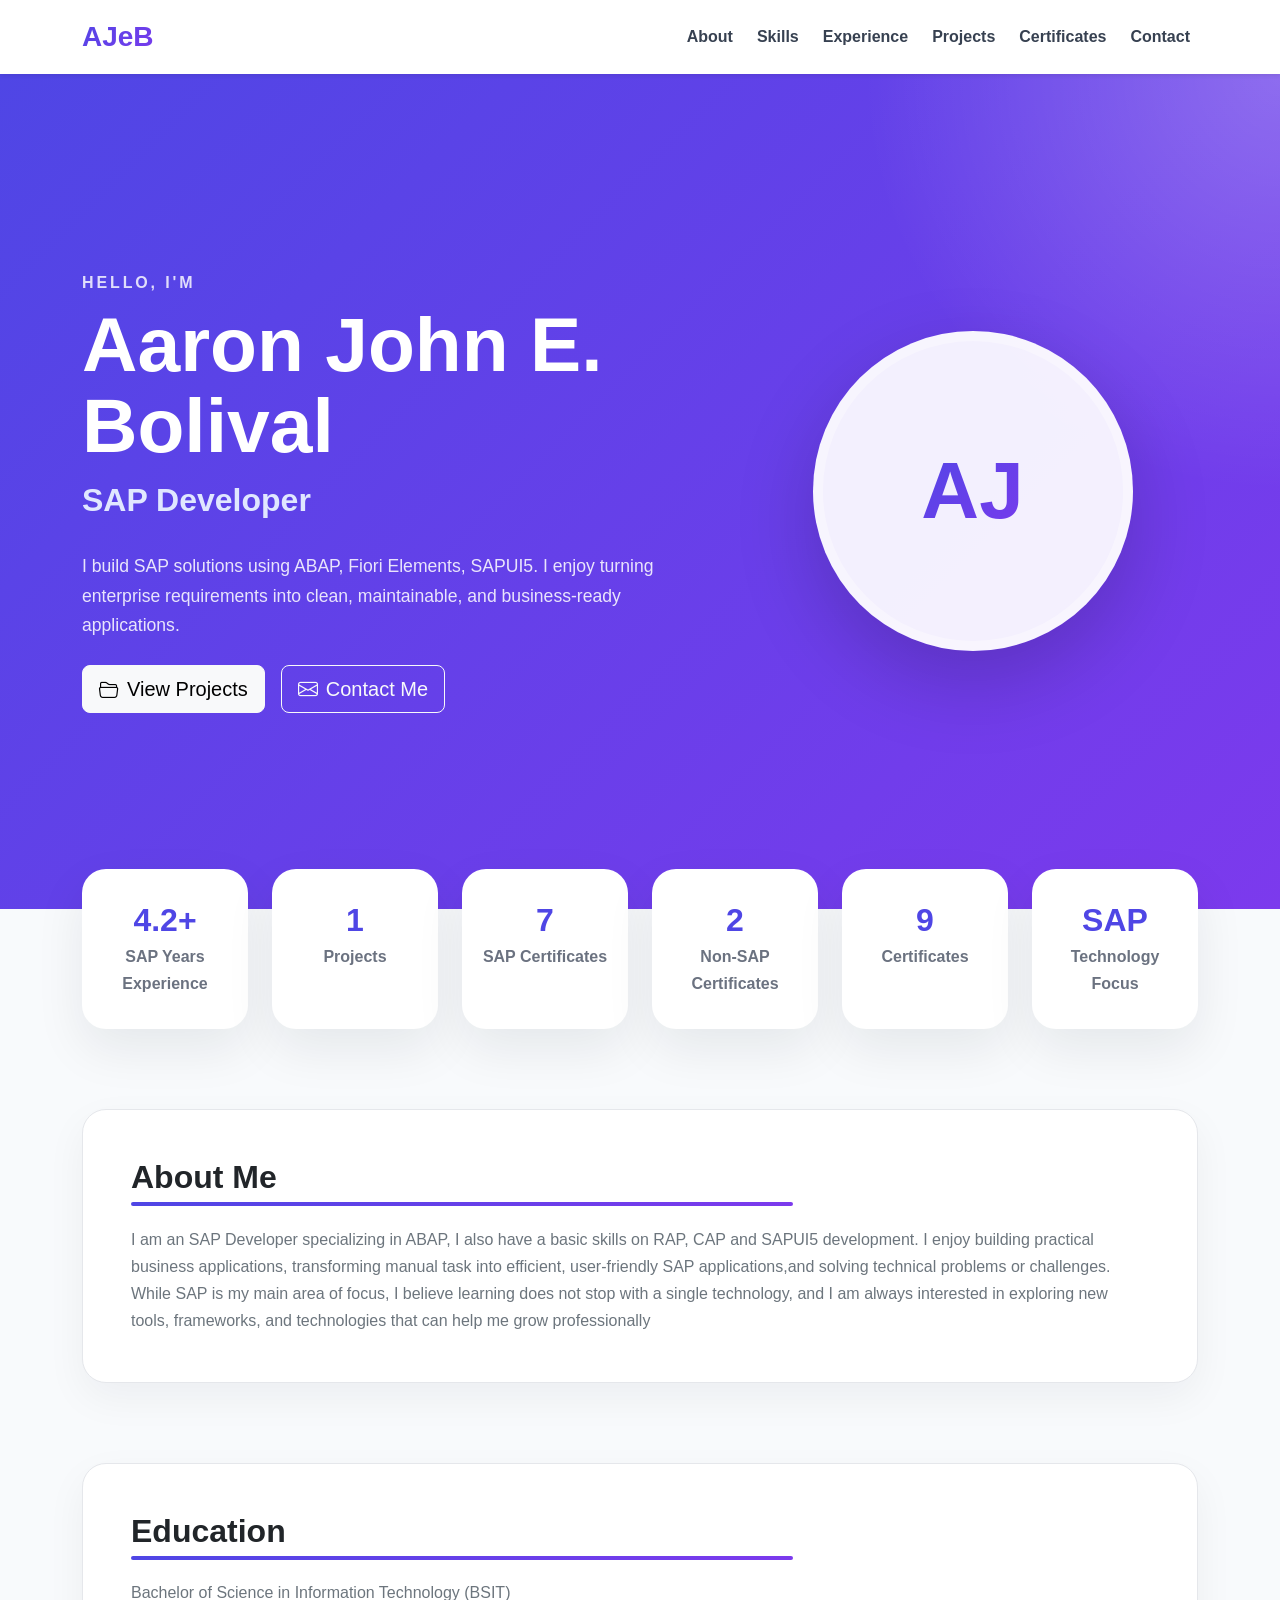
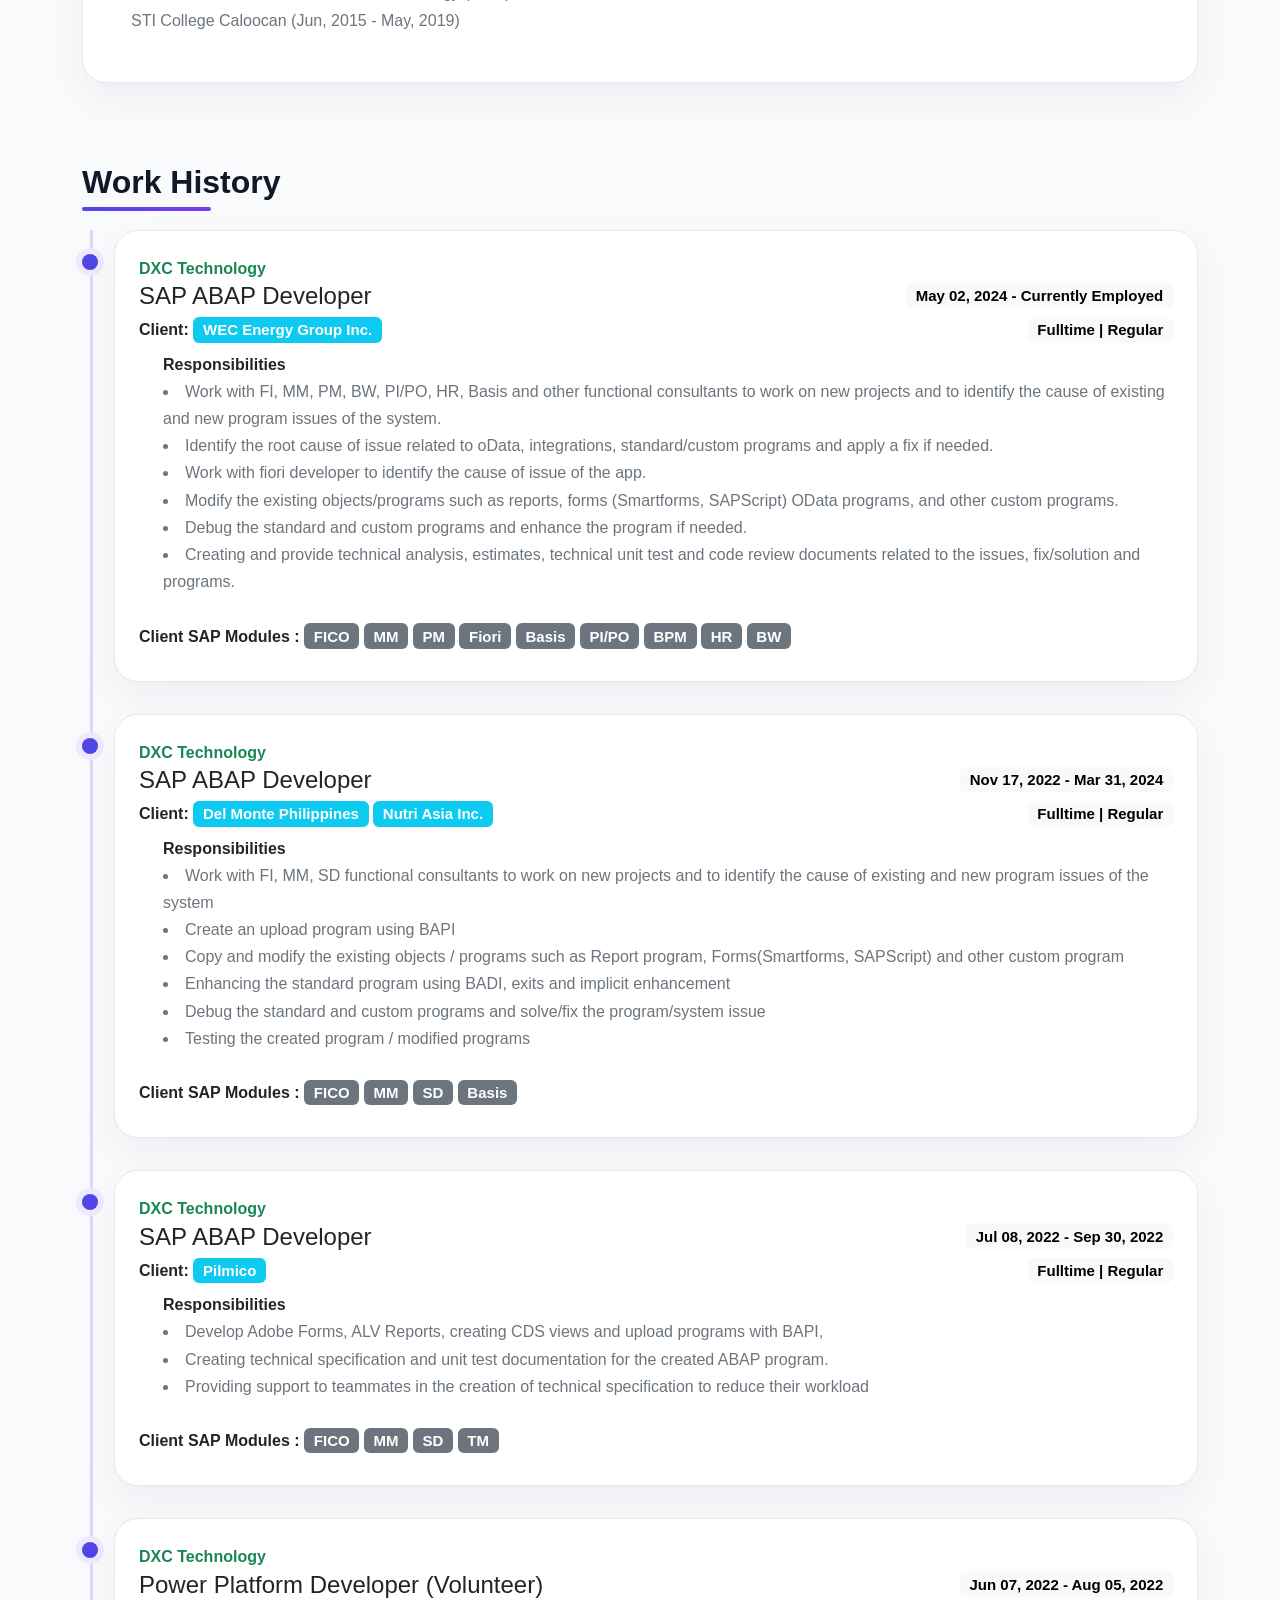
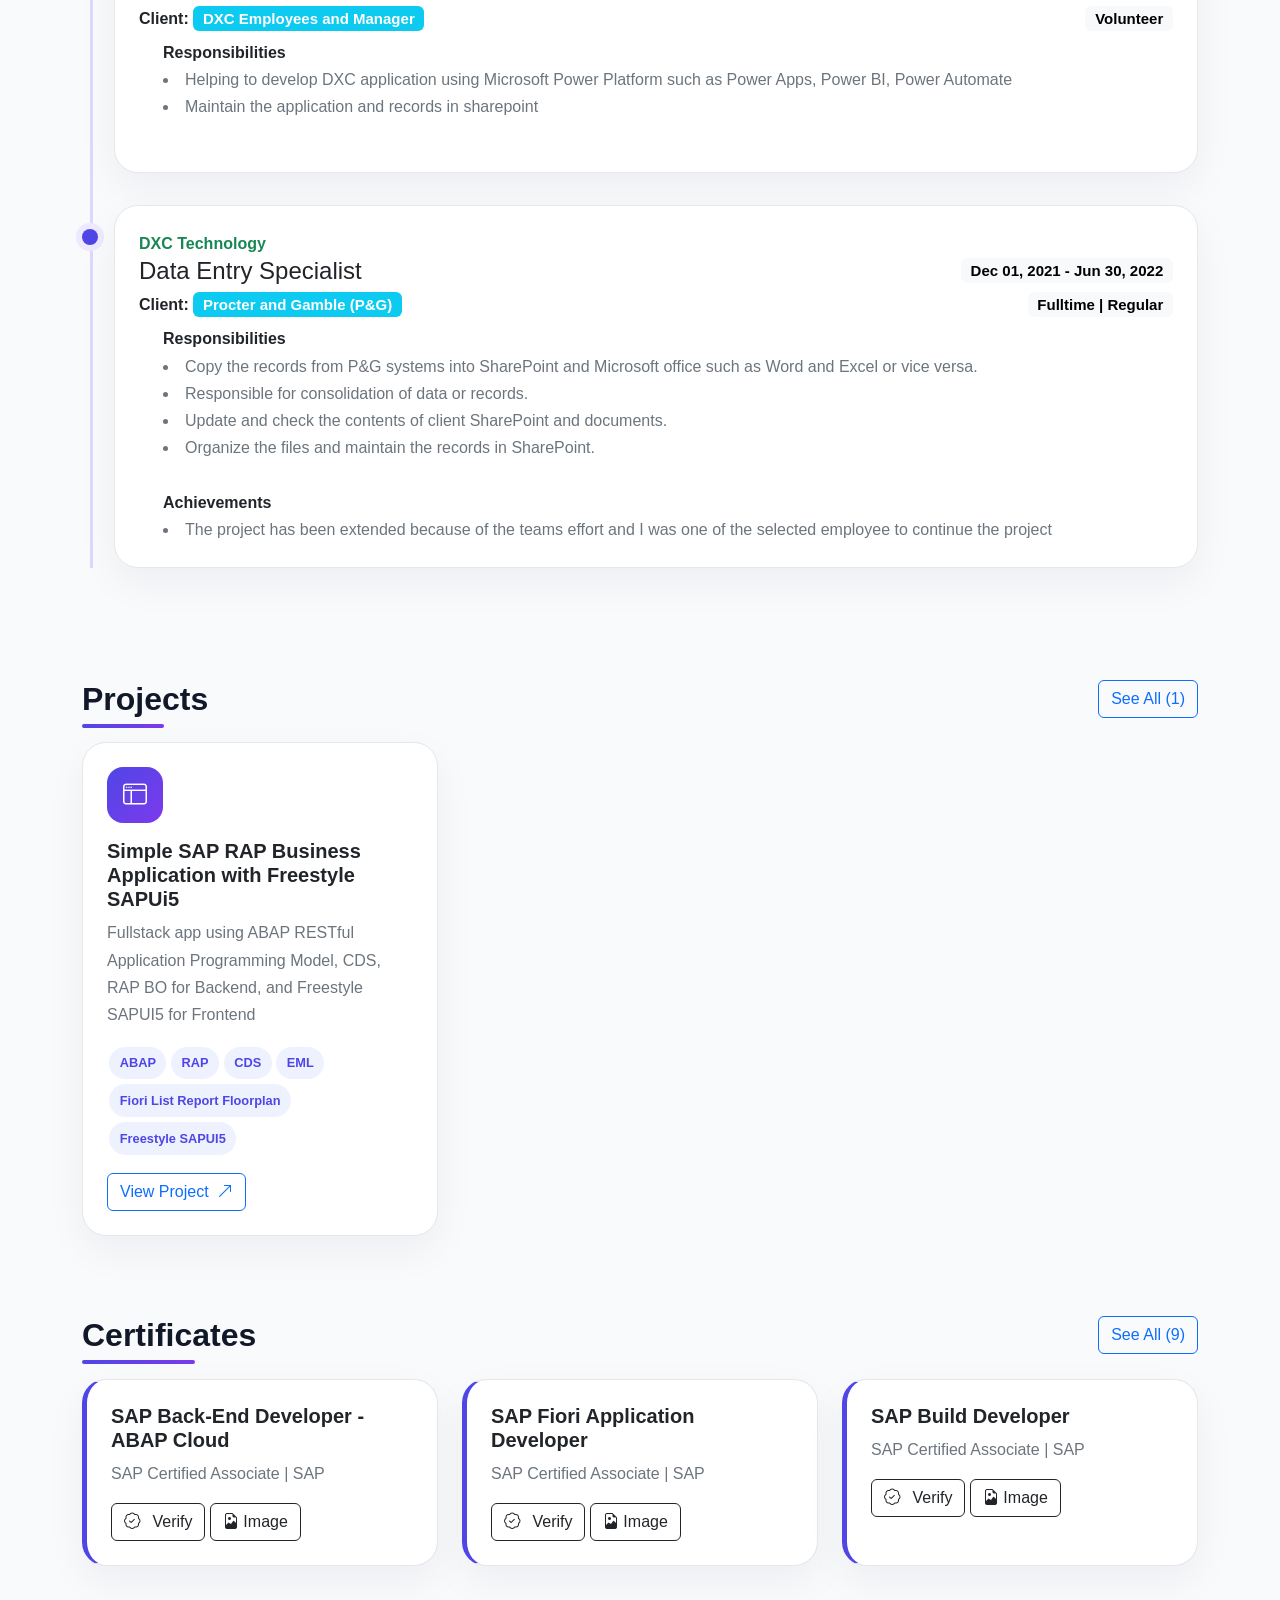
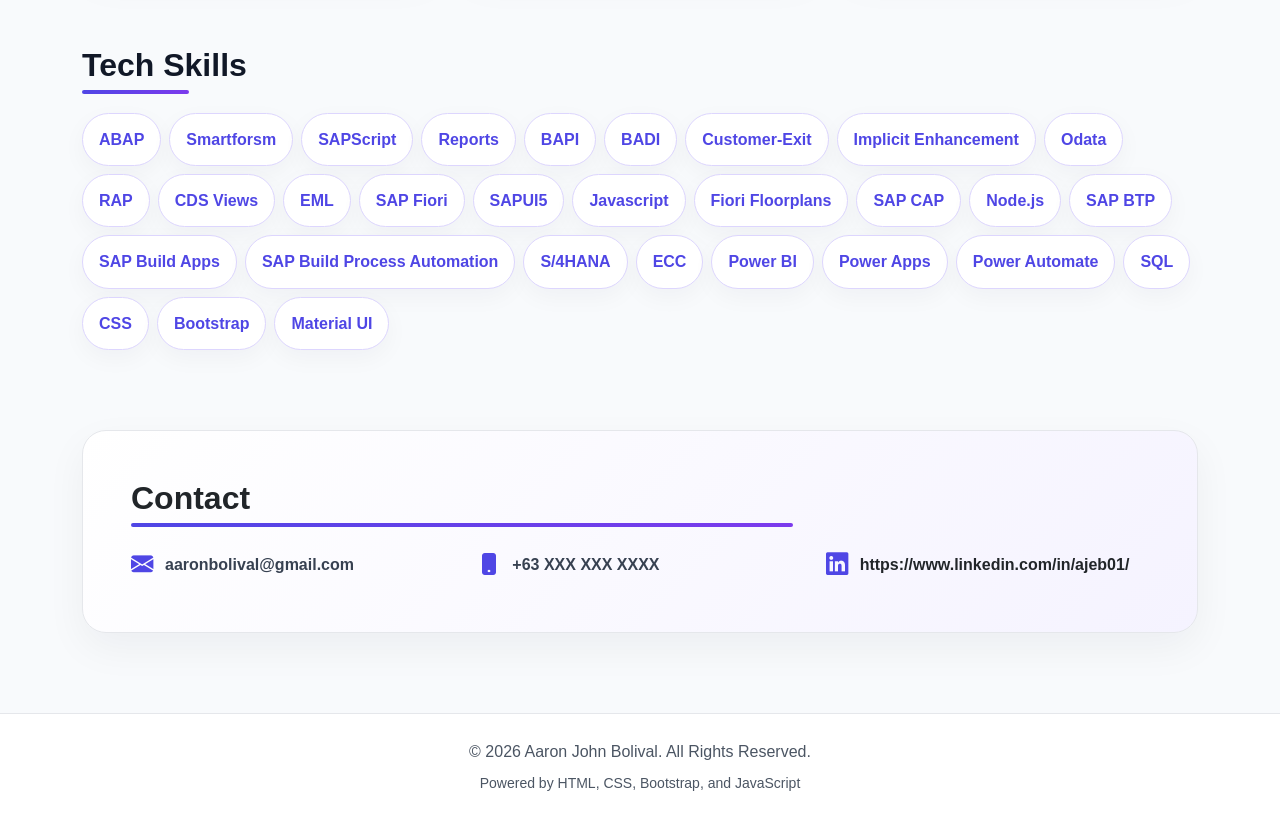
==== commit 230d060b: "Update index.html" ====
--- a/index.html
+++ b/index.html
@@ -75,7 +75,7 @@
             <h2 class="section-title">About Me</h2>
             <p class="mb-0 text-secondary">
                 I am an SAP Developer specializing in ABAP, I also have a basic skills on RAP, CAP and SAPUI5 development.
-                I enjoy building practical business applications, transforming manual task into efficient, user-friendly SAP applications, solving technical problems or challenges, and continuously improving my skills.
+                I enjoy building practical business applications, transforming manual task into efficient, user-friendly SAP applications,and solving technical problems or challenges.
                 While SAP is my main area of focus, I believe learning does not stop with a single technology, and I am always interested in exploring new tools, frameworks, and technologies that can help me grow professionally
             </p>
         </div>
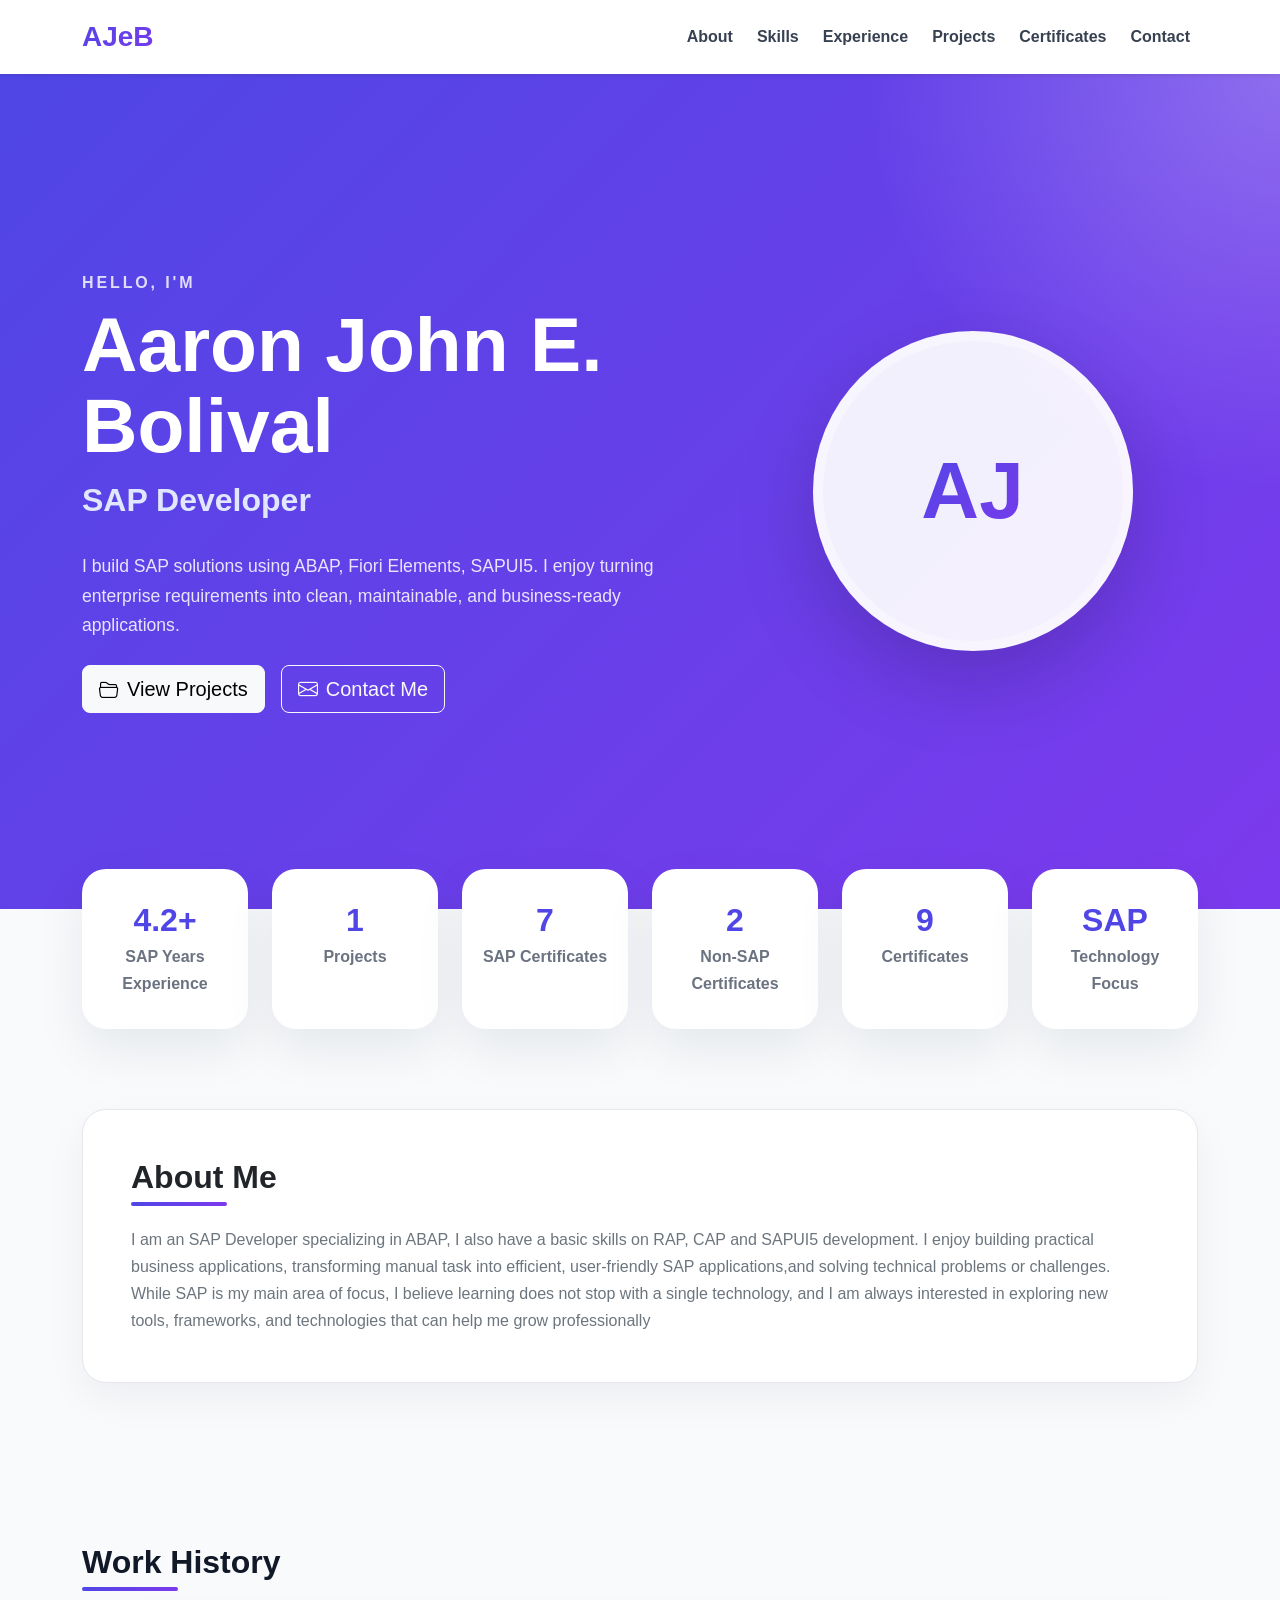
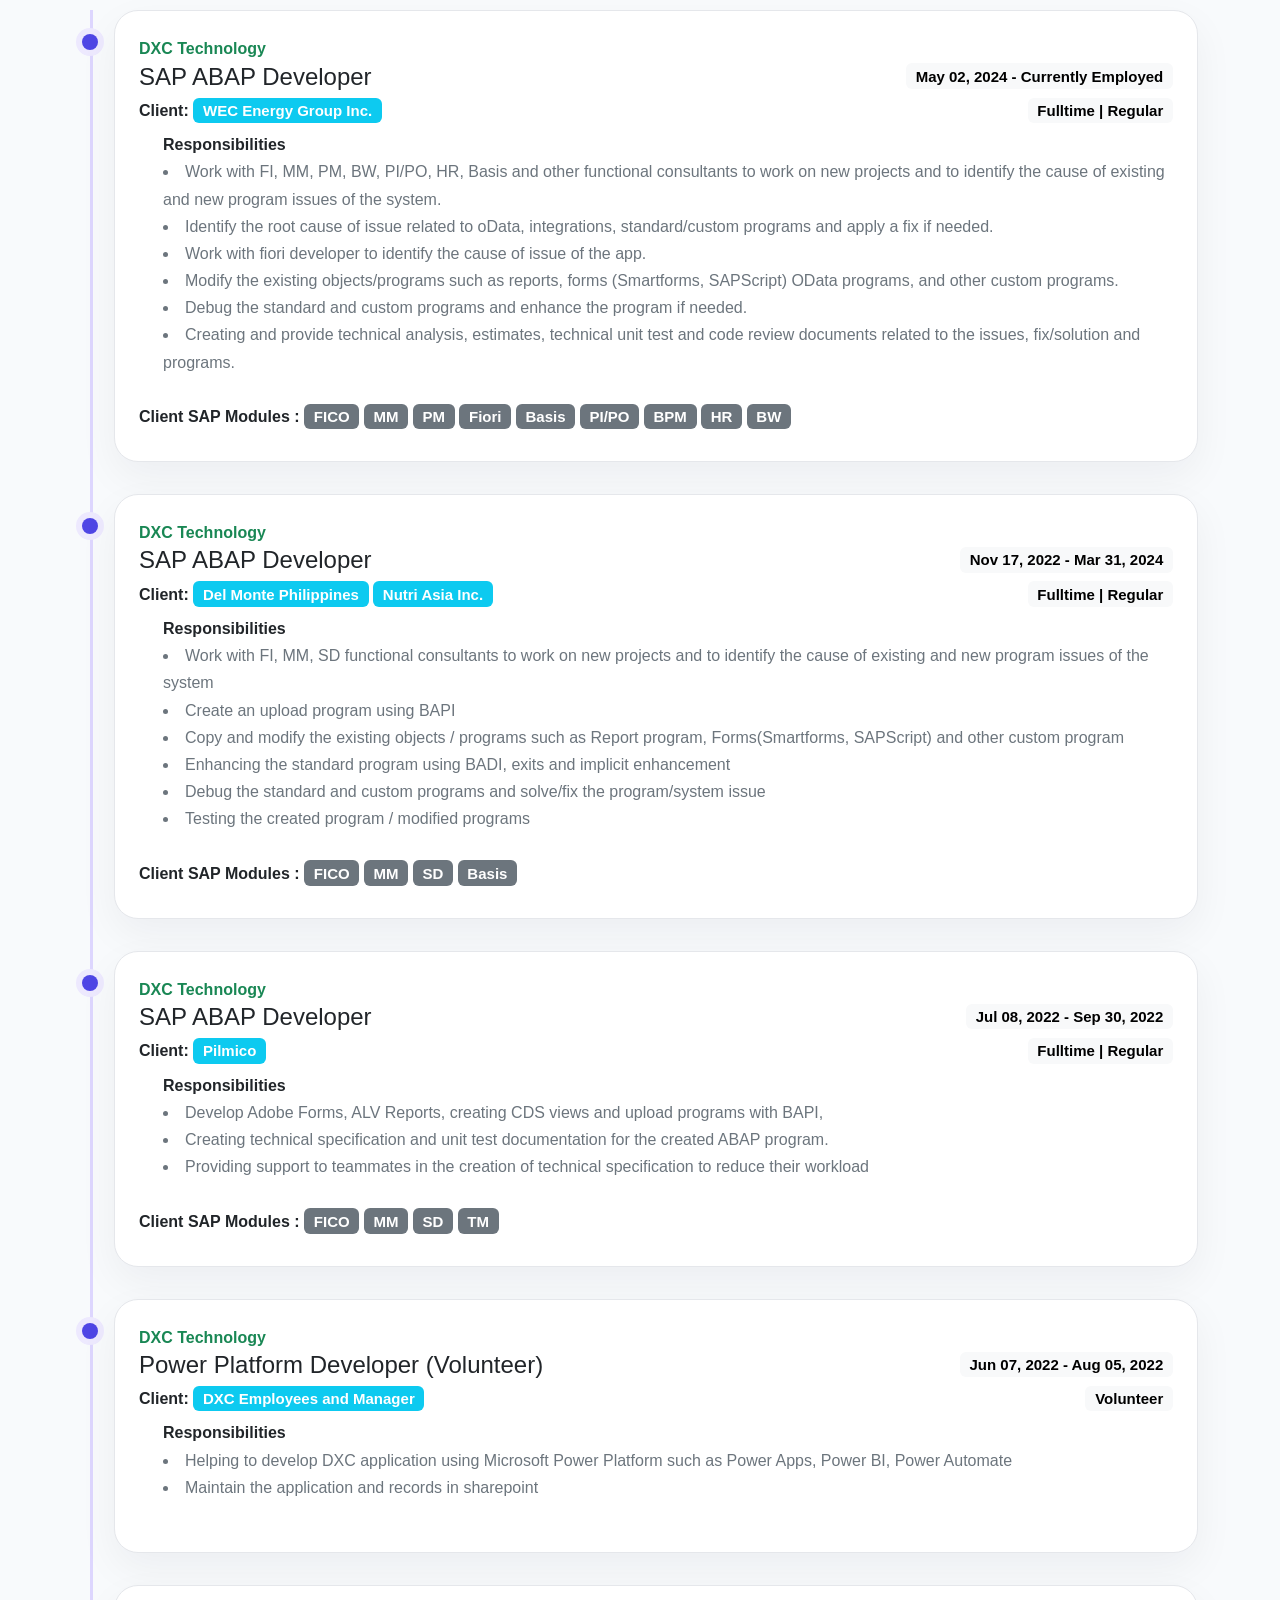
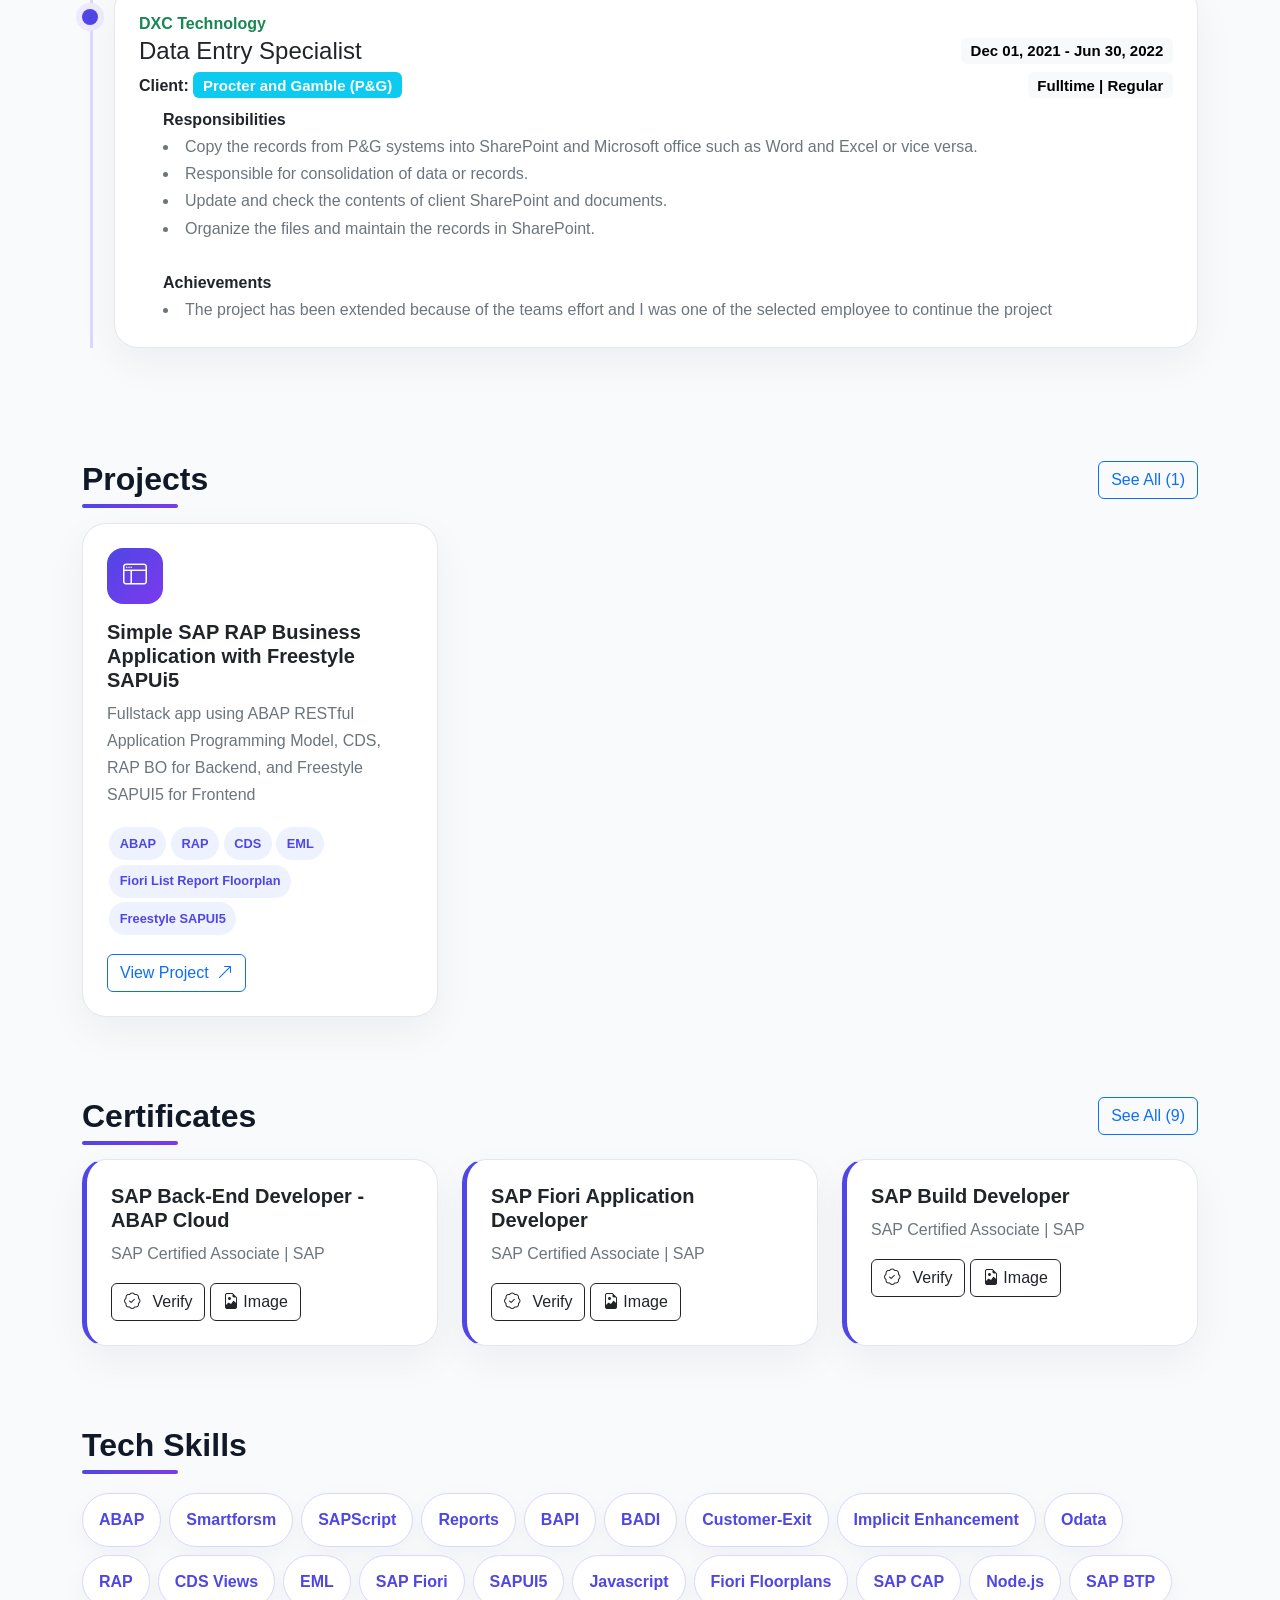
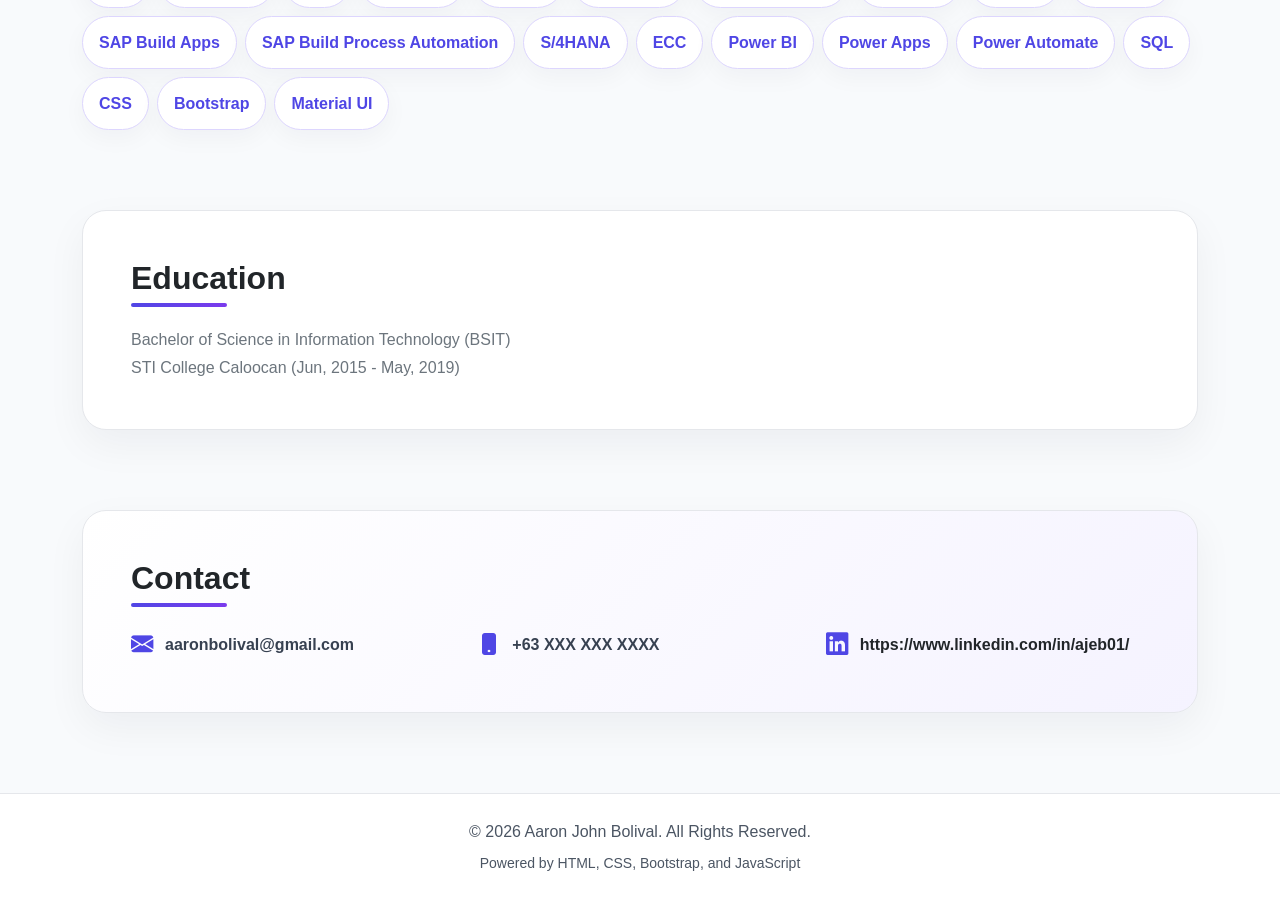
==== commit d8f6974c: "Add files via upload" ====
--- a/index.html
+++ b/index.html
@@ -1,149 +1,155 @@
-<!DOCTYPE html>
-<html lang="en">
-<head>
-    <meta charset="UTF-8" />
-    <meta name="viewport" content="width=device-width, initial-scale=1.0" />
-    <meta name="description" content="Aaron John E. Bolival - SAP Developer Portfolio" />
-    <title>Aaron John Bolival | SAP Developer Portfolio</title>
-    <link href="https://cdn.jsdelivr.net/npm/bootstrap@5.3.3/dist/css/bootstrap.min.css" rel="stylesheet" />
-    <link href="https://cdn.jsdelivr.net/npm/bootstrap-icons@1.11.3/font/bootstrap-icons.css" rel="stylesheet" />
-    <link rel="stylesheet" href="style.css" />
-</head>
-<body>
-    <nav class="navbar navbar-expand-lg navbar-light bg-white sticky-top shadow-sm">
-        <div class="container">
-            <a class="navbar-brand fw-bold fs-3 brand-gradient" href="index.html">AJeB</a>
-            <button class="navbar-toggler" type="button" data-bs-toggle="collapse" data-bs-target="#mainNavbar">
-                <span class="navbar-toggler-icon"></span>
-            </button>
-            <div class="collapse navbar-collapse" id="mainNavbar">
-                <ul class="navbar-nav ms-auto">
-                    <li class="nav-item"><a class="nav-link" href="#about">About</a></li>
-                    <li class="nav-item"><a class="nav-link" href="#skills">Skills</a></li>
-                    <li class="nav-item"><a class="nav-link" href="#experience">Experience</a></li>
-                    <li class="nav-item"><a class="nav-link" href="#projects">Projects</a></li>
-                    <li class="nav-item"><a class="nav-link" href="#certificates">Certificates</a></li>
-                    <li class="nav-item"><a class="nav-link" href="#contact">Contact</a></li>
-                </ul>
-            </div>
-        </div>
-    </nav>
-
-    <header class="hero-section">
-        <div class="container">
-            <div class="row align-items-center min-vh-75">
-                <div class="col-lg-7">
-                    <p class="hero-eyebrow mb-2">Hello, I'm</p>
-                    <h1 class="hero-title">Aaron John E. Bolival</h1>
-                    <p class="hero-role">SAP Developer</p>
-                    <p class="hero-description mt-4">
-                        I build SAP solutions using ABAP, Fiori Elements,
-                        SAPUI5. I enjoy turning enterprise requirements into clean,
-                        maintainable, and business-ready applications.
-                    </p>
-                    <div class="d-flex flex-wrap gap-3 mt-4">
-                        <a href="#projects" class="btn btn-light btn-lg"><i class="bi bi-folder2-open me-2"></i>View Projects</a>
-                        <a href="#contact" class="btn btn-outline-light btn-lg"><i class="bi bi-envelope me-2"></i>Contact Me</a>
-                    </div>
-                </div>
-                <div class="col-lg-5 text-center mt-5 mt-lg-0">
-                    <div class="profile-orb mx-auto">
-                        <span>AJ</span>
-                        <!-- 
-                        <img src="" class="profile-orb-img">
-                        -->
-                    </div>
-                </div>
-            </div>
-        </div>
-    </header>
-
-    <section class="container stats-section">
-        <div class="row g-4">
-            <div class="col-md-2 col-6"><div class="stat-card"><h2 id="totalSapExperience"></h2><p>SAP Years Experience</p></div></div>
-            <div class="col-md-2 col-6"><div class="stat-card"><h2 id="totalProjects"></h2><p>Projects</p></div></div>
-            <div class="col-md-2 col-6"><div class="stat-card"><h2 id="totalSapCertificates"></h2><p>SAP Certificates</p></div></div>
-            <div class="col-md-2 col-6"><div class="stat-card"><h2 id="totalOtherCertificates"></h2><p>Non-SAP Certificates</p></div></div>
-            <div class="col-md-2 col-6"><div class="stat-card"><h2 id="totalCertificates"></h2><p>Certificates</p></div></div>
-            <div class="col-md-2 col-6"><div class="stat-card"><h2>SAP</h2><p>Technology Focus</p></div></div>
-        </div>
-        <div id="headerSummary"> </div>
-    </section>
-
-    <section id="about" class="container section-spacing">
-        <div class="card card-custom p-4 p-lg-5">
-            <h2 class="section-title">About Me</h2>
-            <p class="mb-0 text-secondary">
-                I am an SAP Developer specializing in ABAP, I also have a basic skills on RAP, CAP and SAPUI5 development.
-                I enjoy building practical business applications, transforming manual task into efficient, user-friendly SAP applications,and solving technical problems or challenges.
-                While SAP is my main area of focus, I believe learning does not stop with a single technology, and I am always interested in exploring new tools, frameworks, and technologies that can help me grow professionally
-            </p>
-        </div>
-    </section>
-
-    <section id="education" class="container section-spacing">
-        <div class="card card-custom p-4 p-lg-5">
-            <h2 class="section-title">Education</h2>
-            <p class="mb-0 text-secondary">
-                Bachelor of Science in Information Technology (BSIT) </br>
-                STI College Caloocan (Jun, 2015 - May, 2019)
-            </p>
-        </div>
-    </section>
-
-    <section id="experience" class="container section-spacing">
-        <h2 class="section-title">Work History</h2>
-        <div id="workHistoryContainer" class="timeline">
-        </div>
-    </section>
-
-    <section id="projects" class="container section-spacing">
-        <div class="d-flex justify-content-between align-items-center flex-wrap gap-3 mb-4">
-            <h2 class="section-title mb-0">Projects</h2>
-            <a href="projects.html" class="btn btn-outline-primary" id="section_hdr_projects_btn">See All</a>
-        </div>
-        <div id="projectsContainer" class="row g-4"></div>
-    </section>
-
-    <section id="certificates" class="container section-spacing">
-        <div class="d-flex justify-content-between align-items-center flex-wrap gap-3 mb-4">
-            <h2 class="section-title mb-0" >Certificates</h2>
-            <a href="certificates.html" class="btn btn-outline-primary" id="section_hdr_certificates_btn">See All</a>
-        </div>        
-        <div id="certificatesContainer" class="row g-4"></div>
-    </section>
-    
-    <section id="skills" class="container section-spacing">
-        <h2 class="section-title">Tech Skills</h2>
-        <div id="skillsContainer" class="d-flex flex-wrap gap-2"></div>
-    </section>
-        
-    <section id="contact" class="container section-spacing">
-        <div class="card card-custom p-4 p-lg-5 contact-card">
-            <h2 class="section-title">Contact</h2>
-            <div class="row g-4">
-                <div class="col-md-4"><div class="contact-item"><i class="bi bi-envelope-fill"></i><span>aaronbolival@gmail.com</span></div></div>
-                <div class="col-md-4"><div class="contact-item"><i class="bi bi-phone-fill"></i><span>+63 XXX XXX XXXX</span></div></div>
-                <div class="col-md-4"><div class="contact-item"><i class="bi bi-linkedin"></i>
-                    <span>
-                        <a href="https://www.linkedin.com/in/ajeb01/" target="_blank" class="link-offset-2 link-underline link-underline-opacity-0 text-dark">https://www.linkedin.com/in/ajeb01/</a> 
-                    </span>
-                </div>
-            </div>
-            </div>
-        </div>
-    </section>
-
-    <footer class="footer text-center py-4">
-        <p class="mb-1">© 2026 Aaron John Bolival. All Rights Reserved.</p>
-        <small>Powered by HTML, CSS, Bootstrap, and JavaScript</small>
-    </footer>
-
-    <script src="https://cdn.jsdelivr.net/npm/bootstrap@5.3.3/dist/js/bootstrap.bundle.min.js"></script>
-    <script src="data/projects.js"></script>
-    <script src="data/certificates.js"></script>
-    <script src="data/experience.js"></script>
-    <script src="data/skills.js"></script>
-    <script src="script.js"></script>
-</body>
-</html>
+<!DOCTYPE html>
+<html lang="en">
+<head>
+    <meta charset="UTF-8" />
+    <meta name="viewport" content="width=device-width, initial-scale=1.0" />
+    <meta name="description" content="Aaron John E. Bolival - SAP Developer Portfolio" />
+    <title>Aaron John Bolival | SAP Developer Portfolio</title>
+    <link href="https://cdn.jsdelivr.net/npm/bootstrap@5.3.3/dist/css/bootstrap.min.css" rel="stylesheet" />
+    <link href="https://cdn.jsdelivr.net/npm/bootstrap-icons@1.11.3/font/bootstrap-icons.css" rel="stylesheet" />
+    <link rel="stylesheet" href="style.css" />
+</head>
+<body>
+    <nav class="navbar navbar-expand-lg navbar-light bg-white sticky-top shadow-sm">
+        <div class="container">
+            <a class="navbar-brand fw-bold fs-3 brand-gradient" href="index.html">AJeB</a>
+            <button class="navbar-toggler" type="button" data-bs-toggle="collapse" data-bs-target="#mainNavbar">
+                <span class="navbar-toggler-icon"></span>
+            </button>
+            <div class="collapse navbar-collapse" id="mainNavbar">
+                <ul class="navbar-nav ms-auto">
+                    <li class="nav-item"><a class="nav-link" href="#about">About</a></li>
+                    <li class="nav-item"><a class="nav-link" href="#skills">Skills</a></li>
+                    <li class="nav-item"><a class="nav-link" href="#experience">Experience</a></li>
+                    <li class="nav-item"><a class="nav-link" href="#projects">Projects</a></li>
+                    <li class="nav-item"><a class="nav-link" href="#certificates">Certificates</a></li>
+                    <li class="nav-item"><a class="nav-link" href="#contact">Contact</a></li>
+                </ul>
+            </div>
+        </div>
+    </nav>
+
+    <header class="hero-section">
+        <div class="container">
+            <div class="row align-items-center min-vh-75">
+                <div class="col-lg-7">
+                    <p class="hero-eyebrow mb-2">Hello, I'm</p>
+                    <h1 class="hero-title">Aaron John E. Bolival</h1>
+                    <p class="hero-role">SAP Developer</p>
+                    <p class="hero-description mt-4">
+                        I build SAP solutions using ABAP, Fiori Elements,
+                        SAPUI5. I enjoy turning enterprise requirements into clean,
+                        maintainable, and business-ready applications.
+                    </p>
+                    <div class="d-flex flex-wrap gap-3 mt-4">
+                        <a href="#projects" class="btn btn-light btn-lg"><i class="bi bi-folder2-open me-2"></i>View Projects</a>
+                        <a href="#contact" class="btn btn-outline-light btn-lg"><i class="bi bi-envelope me-2"></i>Contact Me</a>
+                    </div>
+                </div>
+                <div class="col-lg-5 text-center mt-5 mt-lg-0">
+                    <div class="profile-orb mx-auto">
+                        <span>AJ</span>
+                        <!-- 
+                        <img src="" class="profile-orb-img">
+                        -->
+                    </div>
+                </div>
+            </div>
+        </div>
+    </header>
+
+    <section class="container stats-section">
+        <div class="row g-4">
+            <div class="col-md-2 col-6"><div class="stat-card"><h2 id="totalSapExperience"></h2><p>SAP Years Experience</p></div></div>
+            <div class="col-md-2 col-6"><div class="stat-card"><h2 id="totalProjects"></h2><p>Projects</p></div></div>
+            <div class="col-md-2 col-6"><div class="stat-card"><h2 id="totalSapCertificates"></h2><p>SAP Certificates</p></div></div>
+            <div class="col-md-2 col-6"><div class="stat-card"><h2 id="totalOtherCertificates"></h2><p>Non-SAP Certificates</p></div></div>
+            <div class="col-md-2 col-6"><div class="stat-card"><h2 id="totalCertificates"></h2><p>Certificates</p></div></div>
+            <div class="col-md-2 col-6"><div class="stat-card"><h2>SAP</h2><p>Technology Focus</p></div></div>
+        </div>
+        <div id="headerSummary"> </div>
+    </section>
+
+    <section id="about" class="container section-spacing">
+        <div class="card card-custom p-4 p-lg-5">
+            <h2 class="section-title">About Me</h2>
+            <p class="mb-0 text-secondary">
+                I am an SAP Developer specializing in ABAP, I also have a basic skills on RAP, CAP and SAPUI5 development.
+                I enjoy building practical business applications, transforming manual task into efficient, user-friendly SAP applications,and solving technical problems or challenges.
+                While SAP is my main area of focus, I believe learning does not stop with a single technology, and I am always interested in exploring new tools, frameworks, and technologies that can help me grow professionally
+            </p>
+        </div>
+    </section>
+
+    <section id="professional-strengths" class="container section-spacing ">
+        <div id="strengthsContainer" class="row g-2 justify-content-center">
+        </div>
+    </section>
+
+    <section id="experience" class="container section-spacing">
+        <h2 class="section-title">Work History</h2>
+        <div id="workHistoryContainer" class="timeline">
+        </div>
+    </section>
+
+    <section id="projects" class="container section-spacing">
+        <div class="d-flex justify-content-between align-items-center flex-wrap gap-3 mb-4">
+            <h2 class="section-title mb-0">Projects</h2>
+            <a href="projects.html" class="btn btn-outline-primary" id="section_hdr_projects_btn">See All</a>
+        </div>
+        <div id="projectsContainer" class="row g-4"></div>
+    </section>
+
+    <section id="certificates" class="container section-spacing">
+        <div class="d-flex justify-content-between align-items-center flex-wrap gap-3 mb-4">
+            <h2 class="section-title mb-0" >Certificates</h2>
+            <a href="certificates.html" class="btn btn-outline-primary" id="section_hdr_certificates_btn">See All</a>
+        </div>        
+        <div id="certificatesContainer" class="row g-4"></div>
+    </section>
+    
+    <section id="skills" class="container section-spacing">
+        <h2 class="section-title">Tech Skills</h2>
+        <div id="skillsContainer" class="d-flex flex-wrap gap-2"></div>
+    </section>
+
+    <section id="education" class="container section-spacing">
+        <div class="card card-custom p-4 p-lg-5">
+            <h2 class="section-title">Education</h2>
+            <p class="mb-0 text-secondary">
+                Bachelor of Science in Information Technology (BSIT) </br>
+                STI College Caloocan (Jun, 2015 - May, 2019)
+            </p>
+        </div>
+    </section>
+        
+    <section id="contact" class="container section-spacing">
+        <div class="card card-custom p-4 p-lg-5 contact-card">
+            <h2 class="section-title">Contact</h2>
+            <div class="row g-4">
+                <div class="col-md-4"><div class="contact-item"><i class="bi bi-envelope-fill"></i><span>aaronbolival@gmail.com</span></div></div>
+                <div class="col-md-4"><div class="contact-item"><i class="bi bi-phone-fill"></i><span>+63 XXX XXX XXXX</span></div></div>
+                <div class="col-md-4"><div class="contact-item"><i class="bi bi-linkedin"></i>
+                    <span>
+                        <a href="https://www.linkedin.com/in/ajeb01/" target="_blank" class="link-offset-2 link-underline link-underline-opacity-0 text-dark">https://www.linkedin.com/in/ajeb01/</a> 
+                    </span>
+                </div>
+            </div>
+            </div>
+        </div>
+    </section>
+
+    <footer class="footer text-center py-4">
+        <p class="mb-1">© 2026 Aaron John Bolival. All Rights Reserved.</p>
+        <small>Powered by HTML, CSS, Bootstrap, and JavaScript</small>
+    </footer>
+
+    <script src="https://cdn.jsdelivr.net/npm/bootstrap@5.3.3/dist/js/bootstrap.bundle.min.js"></script>
+    <script src="data/projects.js"></script>
+    <script src="data/certificates.js"></script>
+    <script src="data/experience.js"></script>
+    <script src="data/skills.js"></script>
+    <script src="data/softskills.js"></script>
+    <script src="script.js"></script>
+</body>
+</html>
--- a/style.css
+++ b/style.css
@@ -1,313 +1,411 @@
-.bgred{
-    background-color: red;
-}
-
-:root {
-    --primary: #4f46e5; /*#4f46e5*/
-    --secondary: #7c3aed; /*#7c3aed*/
-    --dark: #111827;
-    --muted: #6b7280;
-    --light: #f8fafc;
-    --card: #ffffff;
-    --border: #e5e7eb
-}
-
-* {
-    box-sizing: border-box
-}
-
-body {
-    background: var(--light);
-    color: var(--dark);
-    font-family: Arial, Helvetica, sans-serif;
-    line-height: 1.7
-}
-
-html {
-    scroll-behavior: smooth
-}
-
-.navbar .nav-link {
-    font-weight: 600;
-    color: #374151;
-    margin-left: .5rem
-}
-
-.navbar .nav-link:hover {
-    color: var(--primary)
-}
-
-.brand-gradient {
-    background: linear-gradient(135deg, var(--primary), var(--secondary));
-    -webkit-background-clip: text;
-    -webkit-text-fill-color: transparent;
-    background-clip: text
-}
-
-.hero-section {
-    color: white;
-    background: radial-gradient(circle at top right, rgba(255, 255, 255, .24), transparent 26rem), linear-gradient(135deg, var(--primary), var(--secondary));
-    padding: 5rem 0
-}
-
-.min-vh-75 {
-    min-height: 75vh
-}
-
-.hero-eyebrow {
-    text-transform: uppercase;
-    letter-spacing: .18rem;
-    font-weight: 700;
-    color: rgba(255, 255, 255, .82)
-}
-
-.hero-title {
-    font-size: clamp(2.4rem, 6vw, 5rem);
-    font-weight: 800;
-    line-height: 1.05
-}
-
-.hero-role {
-    font-size: clamp(1.3rem, 3vw, 2rem);
-    font-weight: 700;
-    color: #e0e7ff
-}
-
-.hero-description {
-    color: rgba(255, 255, 255, .86);
-    font-size: 1.1rem;
-    max-width: 700px
-}
-
-.profile-orb {
-    width: 320px;
-    height: 320px;
-    border-radius: 50%;
-    display: flex;
-    align-items: center;
-    justify-content: center;
-    background: rgba(255, 255, 255, .92);
-    box-shadow: 0 30px 80px rgba(0, 0, 0, .18);
-    border: 10px solid rgba(255, 255, 255, .35);
-}
-.profile-orb-img{
-    width: 100%;
-    height: 100%;
-    border-radius: 100%;
-    display: flex;
-    align-items: center;
-    justify-content: center;
-    background-color: red;
-}
-
-.profile-orb span {
-    font-size: 5rem;
-    font-weight: 900;
-    background: linear-gradient(135deg, var(--primary), var(--secondary));
-    -webkit-background-clip: text;
-    -webkit-text-fill-color: transparent;
-    background-clip: text
-}
-
-.stats-section {
-    margin-top: -4rem;
-    position: relative;
-    z-index: 3
-}
-
-.stat-card {
-    background: var(--card);
-    border-radius: 1.5rem;
-    padding: 2rem 1rem;
-    text-align: center;
-    box-shadow: 0 20px 50px rgba(15, 23, 42, .08);
-    height: 100%
-}
-
-.stat-card h2 {
-    font-weight: 900;
-    color: var(--primary);
-    margin-bottom: .25rem
-}
-
-.stat-card p {
-    margin: 0;
-    color: var(--muted);
-    font-weight: 600
-}
-
-.section-spacing {
-    padding-top: 5rem
-}
-
-.section-title {
-    font-weight: 800;
-    margin-bottom: 1.8rem;
-    position: relative;
-    display: inline-block
-}
-
-.section-title::after {
-    content: "";
-    position: absolute;
-    left: 0;
-    bottom: -.6rem;
-    width: 65%;
-    height: .25rem;
-    border-radius: 999px;
-    background: linear-gradient(135deg, var(--primary), var(--secondary))
-}
-
-.card-custom {
-    border: 1px solid var(--border);
-    border-radius: 1.5rem;
-    box-shadow: 0 15px 40px rgba(15, 23, 42, .05);
-    background: var(--card)
-}
-
-.skill-badge {
-    padding: .75rem 1rem;
-    border-radius: 999px; /*999px*/
-    background: white;
-    color: var(--primary);
-    border: 1px solid #ddd6fe;
-    font-weight: 700;
-    box-shadow: 0 8px 25px rgba(15, 23, 42, .04)
-}
-
-.timeline {
-    position: relative;
-    padding-left: 2rem
-}
-
-.timeline::before {
-    content: "";
-    position: absolute;
-    left: .5rem;
-    top: 0;
-    bottom: 0;
-    width: 3px;
-    background: #ddd6fe
-}
-
-.timeline-item {
-    position: relative;
-    margin-bottom: 2rem
-}
-
-.timeline-dot {
-    position: absolute;
-    left: -2rem;
-    top: 1.5rem;
-    width: 1rem;
-    height: 1rem;
-    border-radius: 50%;
-    background: var(--primary);
-    box-shadow: 0 0 0 6px #ede9fe
-}
-
-.project-card,
-.certificate-card {
-    transition: all .25s ease;
-    height: 100%
-}
-
-.project-card:hover,
-.certificate-card:hover {
-    transform: translateY(-8px);
-    box-shadow: 0 30px 70px rgba(15, 23, 42, .12)
-}
-
-.project-icon {
-    width: 3.5rem;
-    height: 3.5rem;
-    border-radius: 1rem;
-    display: flex;
-    align-items: center;
-    justify-content: center;
-    color: white;
-    background: linear-gradient(135deg, var(--primary), var(--secondary));
-    font-size: 1.5rem;
-    margin-bottom: 1rem
-}
-
-.tech-pill {
-    display: inline-block;
-    padding: .35rem .65rem;
-    border-radius: 999px;
-    background: #eef2ff;
-    color: var(--primary);
-    font-weight: 700;
-    font-size: .8rem;
-    margin: .15rem
-}
-
-.certificate-card {
-    border-left: 5px solid var(--primary)
-}
-
-.contact-card {
-    background: linear-gradient(135deg, #ffffff, #f5f3ff)
-}
-
-.contact-item {
-    display: flex;
-    gap: .75rem;
-    align-items: center;
-    color: #374151;
-    font-weight: 600;
-    word-break: break-word
-}
-
-.contact-item i {
-    color: var(--primary);
-    font-size: 1.4rem
-}
-
-.page-header {
-    color: white;
-    background: linear-gradient(135deg, var(--primary), var(--secondary));
-    padding: 5rem 0
-}
-
-.page-header h1 {
-    font-size: clamp(2.4rem, 5vw, 4rem);
-    font-weight: 900
-}
-
-.footer {
-    background: white;
-    color: #4b5563;
-    margin-top: 5rem;
-    border-top: 1px solid var(--border)
-}
-
-
-/* General style */
-.myListStyle{
-    list-style: disc;
-    list-style-position: inside;
-}
-
-@media(max-width:768px) {
-    .profile-orb {
-        width: 230px;
-        height: 230px
-    }
-
-    .profile-orb span {
-        font-size: 3.8rem
-    }
-
-    .stats-section {
-        margin-top: 2rem
-    }
-
-    .hero-section {
-        text-align: center
-    }
-
-    .hero-section .d-flex {
-        justify-content: center
-    }
+.bgred{
+    background-color: red;
+}
+
+:root {
+    --primary: #4f46e5; /*#4f46e5*/
+    --secondary: #7c3aed; /*#7c3aed*/
+    --dark: #111827;
+    --muted: #6b7280;
+    --light: #f8fafc;
+    --card: #ffffff;
+    --border: #e5e7eb
+}
+
+* {
+    box-sizing: border-box
+}
+
+body {
+    background: var(--light);
+    color: var(--dark);
+    font-family: Arial, Helvetica, sans-serif;
+    line-height: 1.7
+}
+
+html {
+    scroll-behavior: smooth
+}
+
+.navbar .nav-link {
+    font-weight: 600;
+    color: #374151;
+    margin-left: .5rem
+}
+
+.navbar .nav-link:hover {
+    color: var(--primary)
+}
+
+.brand-gradient {
+    background: linear-gradient(135deg, var(--primary), var(--secondary));
+    -webkit-background-clip: text;
+    -webkit-text-fill-color: transparent;
+    background-clip: text
+}
+
+.hero-section {
+    color: white;
+    background: radial-gradient(circle at top right, rgba(255, 255, 255, .24), transparent 26rem), linear-gradient(135deg, var(--primary), var(--secondary));
+    padding: 5rem 0
+}
+
+.min-vh-75 {
+    min-height: 75vh
+}
+
+.hero-eyebrow {
+    text-transform: uppercase;
+    letter-spacing: .18rem;
+    font-weight: 700;
+    color: rgba(255, 255, 255, .82)
+}
+
+.hero-title {
+    font-size: clamp(2.4rem, 6vw, 5rem);
+    font-weight: 800;
+    line-height: 1.05
+}
+
+.hero-role {
+    font-size: clamp(1.3rem, 3vw, 2rem);
+    font-weight: 700;
+    color: #e0e7ff
+}
+
+.hero-description {
+    color: rgba(255, 255, 255, .86);
+    font-size: 1.1rem;
+    max-width: 700px
+}
+
+.profile-orb {
+    width: 320px;
+    height: 320px;
+    border-radius: 50%;
+    display: flex;
+    align-items: center;
+    justify-content: center;
+    background: rgba(255, 255, 255, .92);
+    box-shadow: 0 30px 80px rgba(0, 0, 0, .18);
+    border: 10px solid rgba(255, 255, 255, .35);
+}
+.profile-orb-img{
+    width: 100%;
+    height: 100%;
+    border-radius: 100%;
+    display: flex;
+    align-items: center;
+    justify-content: center;
+    background-color: red;
+}
+
+.profile-orb span {
+    font-size: 5rem;
+    font-weight: 900;
+    background: linear-gradient(135deg, var(--primary), var(--secondary));
+    -webkit-background-clip: text;
+    -webkit-text-fill-color: transparent;
+    background-clip: text
+}
+
+.stats-section {
+    margin-top: -4rem;
+    position: relative;
+    z-index: 3
+}
+
+.stat-card {
+    background: var(--card);
+    border-radius: 1.5rem;
+    padding: 2rem 1rem;
+    text-align: center;
+    box-shadow: 0 20px 50px rgba(15, 23, 42, .08);
+    height: 100%
+}
+
+.stat-card h2 {
+    font-weight: 900;
+    color: var(--primary);
+    margin-bottom: .25rem
+}
+
+.stat-card p {
+    margin: 0;
+    color: var(--muted);
+    font-weight: 600
+}
+
+.section-spacing {
+    padding-top: 5rem
+}
+
+.section-title {
+    font-weight: 800;
+    margin-bottom: 1.8rem;
+    position: relative;
+    display: inline-block;
+}
+
+.section-title::after {
+    content: "";
+    position: absolute;
+    left: 0;
+    bottom: -.6rem;
+
+    width: clamp(4rem, 8vw, 6rem);
+
+    height: .25rem;
+    border-radius: 999px;
+
+    background: linear-gradient(
+        135deg,
+        var(--primary),
+        var(--secondary)
+    );
+}
+
+.card-custom {
+    border: 1px solid var(--border);
+    border-radius: 1.5rem;
+    box-shadow: 0 15px 40px rgba(15, 23, 42, .05);
+    background: var(--card)
+}
+
+.skill-badge {
+    padding: .75rem 1rem;
+    border-radius: 999px; /*999px*/
+    background: white;
+    color: var(--primary);
+    border: 1px solid #ddd6fe;
+    font-weight: 700;
+    box-shadow: 0 8px 25px rgba(15, 23, 42, .04)
+}
+
+/* Start of Soft Skill Design */
+.strength-card {
+    background: #ffffff;
+
+    border: 1px solid #e5e7eb;
+    border-radius: 18px;
+
+    padding: 2rem 1.5rem;
+
+    text-align: center;
+
+    height: 100%;
+
+    transition: all .3s ease;
+
+    box-shadow: 0 10px 30px rgba(15, 23, 42, .05);
+}
+
+.strength-card:hover {
+    transform: translateY(-6px);
+
+    border-color: #c7d2fe;
+
+    box-shadow: 0 20px 40px rgba(79, 70, 229, .12);
+}
+
+.strength-icon {
+    width: 72px;
+    height: 72px;
+
+    margin: 0 auto 1.5rem;
+
+    display: flex;
+    align-items: center;
+    justify-content: center;
+
+    border-radius: 18px;
+
+    background: rgba(79, 70, 229, .08);
+}
+
+.strength-icon i {
+    font-size: 2rem;
+    color: var(--primary);
+}
+
+.strength-card h4 {
+    color: var(--dark);
+
+    font-size: 1.25rem;
+    font-weight: 700;
+
+    margin-bottom: 1rem;
+}
+
+.strength-card p {
+    color: var(--muted);
+
+    line-height: 1.8;
+
+    margin: 0;
+}
+
+.strengths-title {
+    /* display: flex;
+    align-items: center;
+    gap: 10px;
+
+    color: var(--primary);
+
+    font-weight: 800;
+
+    text-transform: uppercase;
+
+    letter-spacing: .08em; */
+    
+    font-weight: 800;
+    margin-bottom: 1.8rem;
+    position: relative;
+    display: inline-block
+}
+
+.title-dot {
+    width: 10px;
+    height: 10px;
+
+    border-radius: 50%;
+
+    background: var(--primary);
+}
+/* End of Soft Skill Design */
+.timeline {
+    position: relative;
+    padding-left: 2rem
+}
+
+.timeline::before {
+    content: "";
+    position: absolute;
+    left: .5rem;
+    top: 0;
+    bottom: 0;
+    width: 3px;
+    background: #ddd6fe
+}
+
+.timeline-item {
+    position: relative;
+    margin-bottom: 2rem
+}
+
+.timeline-dot {
+    position: absolute;
+    left: -2rem;
+    top: 1.5rem;
+    width: 1rem;
+    height: 1rem;
+    border-radius: 50%;
+    background: var(--primary);
+    box-shadow: 0 0 0 6px #ede9fe
+}
+
+.project-card,
+.certificate-card {
+    transition: all .25s ease;
+    height: 100%
+}
+
+.project-card:hover,
+.certificate-card:hover {
+    transform: translateY(-8px);
+    box-shadow: 0 30px 70px rgba(15, 23, 42, .12)
+}
+
+.project-icon {
+    width: 3.5rem;
+    height: 3.5rem;
+    border-radius: 1rem;
+    display: flex;
+    align-items: center;
+    justify-content: center;
+    color: white;
+    background: linear-gradient(135deg, var(--primary), var(--secondary));
+    font-size: 1.5rem;
+    margin-bottom: 1rem
+}
+
+.tech-pill {
+    display: inline-block;
+    padding: .35rem .65rem;
+    border-radius: 999px;
+    background: #eef2ff;
+    color: var(--primary);
+    font-weight: 700;
+    font-size: .8rem;
+    margin: .15rem
+}
+
+.certificate-card {
+    border-left: 5px solid var(--primary)
+}
+
+.contact-card {
+    background: linear-gradient(135deg, #ffffff, #f5f3ff)
+}
+
+.contact-item {
+    display: flex;
+    gap: .75rem;
+    align-items: center;
+    color: #374151;
+    font-weight: 600;
+    word-break: break-word
+}
+
+.contact-item i {
+    color: var(--primary);
+    font-size: 1.4rem
+}
+
+.page-header {
+    color: white;
+    background: linear-gradient(135deg, var(--primary), var(--secondary));
+    padding: 5rem 0
+}
+
+.page-header h1 {
+    font-size: clamp(2.4rem, 5vw, 4rem);
+    font-weight: 900
+}
+
+.footer {
+    background: white;
+    color: #4b5563;
+    margin-top: 5rem;
+    border-top: 1px solid var(--border)
+}
+
+
+/* General style */
+.myListStyle{
+    list-style: disc;
+    list-style-position: inside;
+}
+
+@media(max-width:768px) {
+    .profile-orb {
+        width: 230px;
+        height: 230px
+    }
+
+    .profile-orb span {
+        font-size: 3.8rem
+    }
+
+    .stats-section {
+        margin-top: 2rem
+    }
+
+    .hero-section {
+        text-align: center
+    }
+
+    .hero-section .d-flex {
+        justify-content: center
+    }
 }
